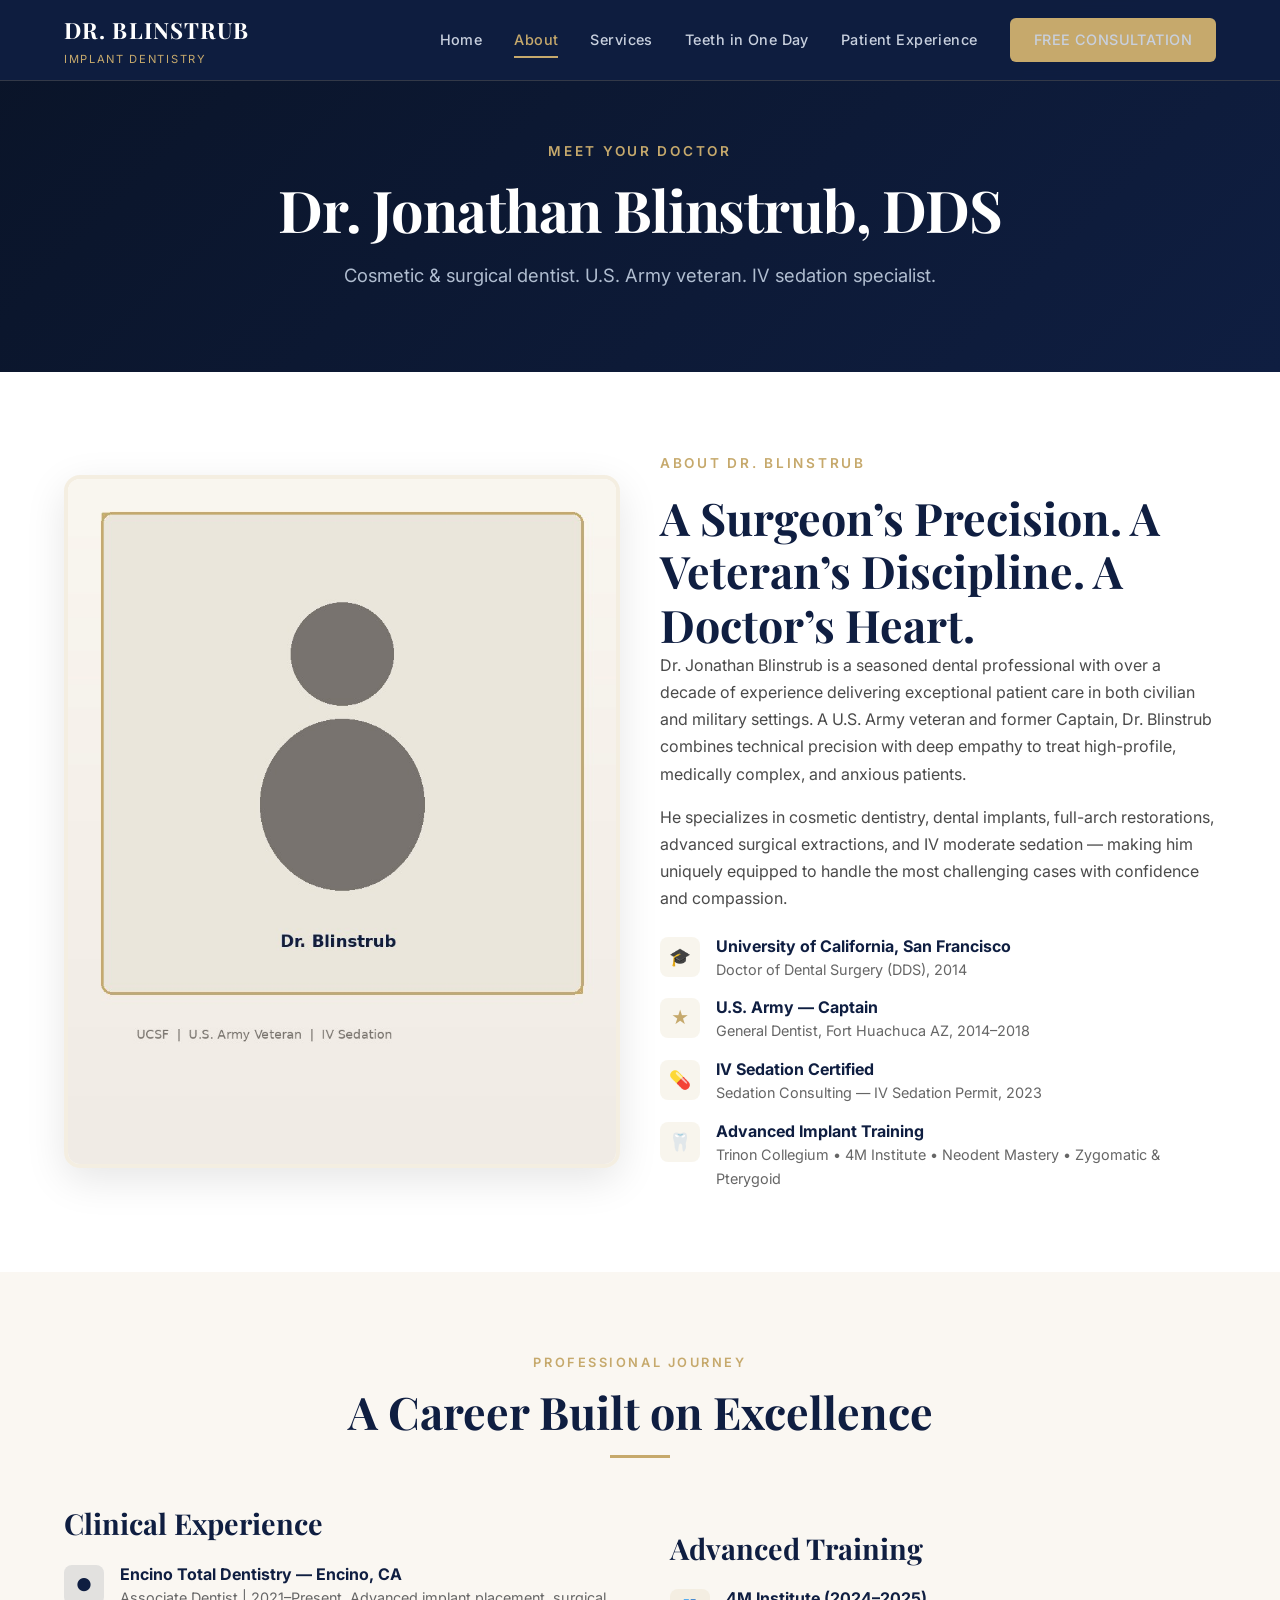
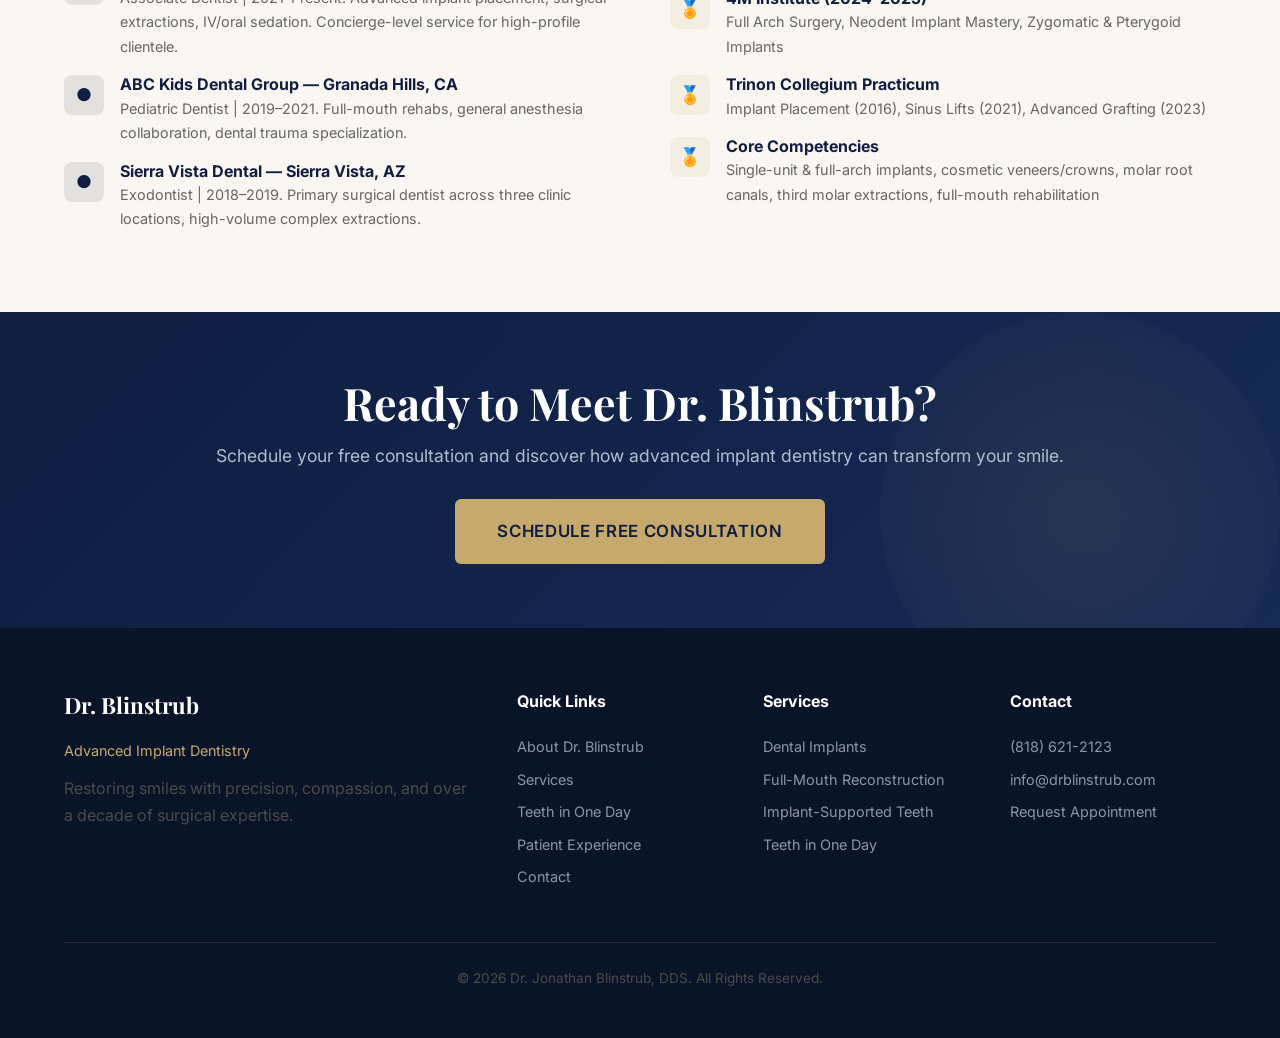
==== pages/about.html @ 4ce96c4e "Initial drblinstrub.com website" ====
<!DOCTYPE html>
<html lang="en">
<head>
  <meta charset="UTF-8">
  <meta name="viewport" content="width=device-width, initial-scale=1.0">
  <title>About Dr. Jonathan Blinstrub | Implant Dentist | UCSF Trained</title>
  <meta name="description" content="Dr. Jonathan Blinstrub, DDS - UCSF graduate, U.S. Army veteran, and IV sedation specialist with over a decade of experience in dental implants and full-mouth reconstruction.">
  <link rel="icon" href="../images/favicon.png" type="image/png">
  <link rel="preconnect" href="https://fonts.googleapis.com">
  <link rel="preconnect" href="https://fonts.gstatic.com" crossorigin>
  <link href="https://fonts.googleapis.com/css2?family=Inter:wght@400;500;600;700&family=Playfair+Display:wght@400;600;700&display=swap" rel="stylesheet">
  <link rel="stylesheet" href="../css/style.css">
</head>
<body>

<!-- NAVIGATION -->
<nav class="navbar">
  <div class="container">
    <a href="../index.html" class="nav-logo">
      <span class="name">DR. BLINSTRUB</span>
      <span class="tagline">Implant Dentistry</span>
    </a>
    <div class="nav-links" id="navLinks">
      <a href="../index.html">Home</a>
      <a href="about.html" class="active">About</a>
      <a href="services.html">Services</a>
      <a href="teeth-in-one-day.html">Teeth in One Day</a>
      <a href="patient-experience.html">Patient Experience</a>
      <a href="contact.html" class="btn btn-gold" style="padding:10px 24px;">Free Consultation</a>
    </div>
    <button class="nav-toggle" onclick="document.getElementById('navLinks').classList.toggle('open')">
      <span></span><span></span><span></span>
    </button>
  </div>
</nav>

<!-- PAGE HERO -->
<section class="page-hero">
  <div class="container">
    <p class="eyebrow">Meet Your Doctor</p>
    <h1>Dr. Jonathan Blinstrub, DDS</h1>
    <p>Cosmetic &amp; surgical dentist. U.S. Army veteran. IV sedation specialist.</p>
  </div>
</section>

<!-- ABOUT CONTENT -->
<section class="section">
  <div class="container grid-2">
    <div class="about-image">
      <img src="../images/about-doctor.jpg" alt="Dr. Jonathan Blinstrub in his dental office">
    </div>
    <div>
      <p class="hero-eyebrow" style="color:#c6a96c;">About Dr. Blinstrub</p>
      <h2>A Surgeon&rsquo;s Precision. A Veteran&rsquo;s Discipline. A Doctor&rsquo;s Heart.</h2>
      <p>Dr. Jonathan Blinstrub is a seasoned dental professional with over a decade of experience delivering exceptional patient care in both civilian and military settings. A U.S. Army veteran and former Captain, Dr. Blinstrub combines technical precision with deep empathy to treat high-profile, medically complex, and anxious patients.</p>
      <p>He specializes in cosmetic dentistry, dental implants, full-arch restorations, advanced surgical extractions, and IV moderate sedation &mdash; making him uniquely equipped to handle the most challenging cases with confidence and compassion.</p>

      <div class="credential-list">
        <div class="credential">
          <div class="credential-icon">&#127891;</div>
          <div>
            <h4>University of California, San Francisco</h4>
            <p>Doctor of Dental Surgery (DDS), 2014</p>
          </div>
        </div>
        <div class="credential">
          <div class="credential-icon">&#9733;</div>
          <div>
            <h4>U.S. Army &mdash; Captain</h4>
            <p>General Dentist, Fort Huachuca AZ, 2014&ndash;2018</p>
          </div>
        </div>
        <div class="credential">
          <div class="credential-icon">&#128138;</div>
          <div>
            <h4>IV Sedation Certified</h4>
            <p>Sedation Consulting &mdash; IV Sedation Permit, 2023</p>
          </div>
        </div>
        <div class="credential">
          <div class="credential-icon">&#129463;</div>
          <div>
            <h4>Advanced Implant Training</h4>
            <p>Trinon Collegium &bull; 4M Institute &bull; Neodent Mastery &bull; Zygomatic &amp; Pterygoid</p>
          </div>
        </div>
      </div>
    </div>
  </div>
</section>

<!-- EXPERIENCE TIMELINE -->
<section class="section section-cream">
  <div class="container">
    <div class="section-header">
      <p class="eyebrow">Professional Journey</p>
      <h2>A Career Built on Excellence</h2>
      <div class="divider"></div>
    </div>
    <div class="grid-2" style="gap:60px;">
      <div>
        <h3 style="margin-bottom:24px;">Clinical Experience</h3>
        <div class="credential-list">
          <div class="credential">
            <div class="credential-icon" style="background:rgba(15,30,65,0.1); color:#0f1e41;">&#9679;</div>
            <div>
              <h4>Encino Total Dentistry &mdash; Encino, CA</h4>
              <p>Associate Dentist | 2021&ndash;Present. Advanced implant placement, surgical extractions, IV/oral sedation. Concierge-level service for high-profile clientele.</p>
            </div>
          </div>
          <div class="credential">
            <div class="credential-icon" style="background:rgba(15,30,65,0.1); color:#0f1e41;">&#9679;</div>
            <div>
              <h4>ABC Kids Dental Group &mdash; Granada Hills, CA</h4>
              <p>Pediatric Dentist | 2019&ndash;2021. Full-mouth rehabs, general anesthesia collaboration, dental trauma specialization.</p>
            </div>
          </div>
          <div class="credential">
            <div class="credential-icon" style="background:rgba(15,30,65,0.1); color:#0f1e41;">&#9679;</div>
            <div>
              <h4>Sierra Vista Dental &mdash; Sierra Vista, AZ</h4>
              <p>Exodontist | 2018&ndash;2019. Primary surgical dentist across three clinic locations, high-volume complex extractions.</p>
            </div>
          </div>
        </div>
      </div>
      <div>
        <h3 style="margin-bottom:24px;">Advanced Training</h3>
        <div class="credential-list">
          <div class="credential">
            <div class="credential-icon">&#127941;</div>
            <div>
              <h4>4M Institute (2024&ndash;2025)</h4>
              <p>Full Arch Surgery, Neodent Implant Mastery, Zygomatic &amp; Pterygoid Implants</p>
            </div>
          </div>
          <div class="credential">
            <div class="credential-icon">&#127941;</div>
            <div>
              <h4>Trinon Collegium Practicum</h4>
              <p>Implant Placement (2016), Sinus Lifts (2021), Advanced Grafting (2023)</p>
            </div>
          </div>
          <div class="credential">
            <div class="credential-icon">&#127941;</div>
            <div>
              <h4>Core Competencies</h4>
              <p>Single-unit &amp; full-arch implants, cosmetic veneers/crowns, molar root canals, third molar extractions, full-mouth rehabilitation</p>
            </div>
          </div>
        </div>
      </div>
    </div>
  </div>
</section>

<!-- CTA -->
<section class="cta-banner">
  <div class="container">
    <h2>Ready to Meet Dr. Blinstrub?</h2>
    <p>Schedule your free consultation and discover how advanced implant dentistry can transform your smile.</p>
    <a href="contact.html" class="btn btn-gold btn-lg">Schedule Free Consultation</a>
  </div>
</section>

<!-- FOOTER -->
<footer class="footer">
  <div class="container">
    <div class="footer-grid">
      <div class="footer-brand">
        <h4 style="font-family:'Playfair Display',serif; font-size:1.4rem;">Dr. Blinstrub</h4>
        <p class="tagline">Advanced Implant Dentistry</p>
        <p>Restoring smiles with precision, compassion, and over a decade of surgical expertise.</p>
      </div>
      <div>
        <h4>Quick Links</h4>
        <div class="footer-links">
          <a href="about.html">About Dr. Blinstrub</a>
          <a href="services.html">Services</a>
          <a href="teeth-in-one-day.html">Teeth in One Day</a>
          <a href="patient-experience.html">Patient Experience</a>
          <a href="contact.html">Contact</a>
        </div>
      </div>
      <div>
        <h4>Services</h4>
        <div class="footer-links">
          <a href="services.html#implant-dentistry">Dental Implants</a>
          <a href="services.html#full-mouth">Full-Mouth Reconstruction</a>
          <a href="services.html#implant-supported">Implant-Supported Teeth</a>
          <a href="teeth-in-one-day.html">Teeth in One Day</a>
        </div>
      </div>
      <div>
        <h4>Contact</h4>
        <div class="footer-links">
          <a href="tel:8186212123">(818) 621-2123</a>
          <a href="mailto:info@drblinstrub.com">info@drblinstrub.com</a>
          <a href="contact.html">Request Appointment</a>
        </div>
      </div>
    </div>
    <div class="footer-bottom">
      <p>&copy; 2026 Dr. Jonathan Blinstrub, DDS. All Rights Reserved.</p>
    </div>
  </div>
</footer>

<div class="sticky-cta">
  <a href="contact.html" class="btn btn-gold">Free Consultation &mdash; (818) 621-2123</a>
</div>

</body>
</html>
---- css/style.css ----
/* ============================================================
   DR. BLINSTRUB IMPLANT DENTISTRY - Main Stylesheet
   Premium dental implant practice | drblinstrub.com
   ============================================================ */

/* === RESET & BASE === */
*, *::before, *::after { box-sizing: border-box; margin: 0; padding: 0; }
html { scroll-behavior: smooth; font-size: 16px; }
body {
  font-family: 'Inter', 'Segoe UI', system-ui, -apple-system, sans-serif;
  color: #2a2a2a;
  line-height: 1.7;
  background: #fff;
  -webkit-font-smoothing: antialiased;
}
img { max-width: 100%; height: auto; display: block; }
a { text-decoration: none; color: inherit; transition: all 0.3s ease; }
ul, ol { list-style: none; }

/* === TYPOGRAPHY === */
h1, h2, h3, h4, h5, h6 {
  font-family: 'Playfair Display', Georgia, 'Times New Roman', serif;
  color: #0f1e41;
  line-height: 1.2;
  font-weight: 700;
}
h1 { font-size: clamp(2.2rem, 5vw, 3.6rem); letter-spacing: -0.02em; }
h2 { font-size: clamp(1.8rem, 3.5vw, 2.8rem); }
h3 { font-size: clamp(1.3rem, 2.5vw, 1.8rem); }
p { margin-bottom: 1rem; color: #4a4a4a; }
.gold-text { color: #c6a96c; }
.navy-text { color: #0f1e41; }

/* === LAYOUT === */
.container { max-width: 1200px; margin: 0 auto; padding: 0 24px; }
.section { padding: 80px 0; }
.section-dark { background: #0f1e41; color: #fff; }
.section-dark p { color: #c8d0de; }
.section-dark h2, .section-dark h3 { color: #fff; }
.section-cream { background: #faf7f2; }
.section-light { background: #f5f8fa; }

/* === GRID === */
.grid-2 { display: grid; grid-template-columns: repeat(2, 1fr); gap: 40px; align-items: center; }
.grid-3 { display: grid; grid-template-columns: repeat(3, 1fr); gap: 30px; }
.grid-4 { display: grid; grid-template-columns: repeat(4, 1fr); gap: 24px; }
@media (max-width: 900px) {
  .grid-2, .grid-3, .grid-4 { grid-template-columns: 1fr; }
}

/* === NAVIGATION === */
.navbar {
  position: fixed; top: 0; left: 0; right: 0; z-index: 1000;
  background: rgba(15, 30, 65, 0.97);
  backdrop-filter: blur(12px);
  border-bottom: 1px solid rgba(198, 169, 108, 0.2);
  transition: all 0.3s ease;
}
.navbar .container {
  display: flex; align-items: center; justify-content: space-between;
  height: 80px;
}
.nav-logo {
  display: flex; flex-direction: column;
}
.nav-logo .name {
  font-family: 'Playfair Display', serif;
  font-size: 1.4rem; color: #fff; font-weight: 700;
  letter-spacing: 0.05em;
}
.nav-logo .tagline {
  font-size: 0.7rem; color: #c6a96c;
  letter-spacing: 0.15em; text-transform: uppercase;
}
.nav-links { display: flex; gap: 32px; align-items: center; }
.nav-links a {
  color: #c8d0de; font-size: 0.9rem;
  font-weight: 500; letter-spacing: 0.03em;
  position: relative; padding: 4px 0;
}
.nav-links a::after {
  content: ''; position: absolute; bottom: -2px; left: 0;
  width: 0; height: 2px; background: #c6a96c;
  transition: width 0.3s ease;
}
.nav-links a:hover { color: #fff; }
.nav-links a:hover::after { width: 100%; }
.nav-links a.active { color: #c6a96c; }
.nav-links a.active::after { width: 100%; }

/* Mobile nav */
.nav-toggle { display: none; background: none; border: none; cursor: pointer; padding: 8px; }
.nav-toggle span {
  display: block; width: 24px; height: 2px;
  background: #fff; margin: 5px 0; transition: 0.3s;
}
@media (max-width: 900px) {
  .nav-toggle { display: block; }
  .nav-links {
    position: fixed; top: 80px; left: 0; right: 0;
    background: rgba(15, 30, 65, 0.98);
    flex-direction: column; padding: 24px;
    gap: 16px; display: none;
  }
  .nav-links.open { display: flex; }
}

/* === BUTTONS === */
.btn {
  display: inline-flex; align-items: center; justify-content: center;
  padding: 14px 32px; border-radius: 6px;
  font-weight: 600; font-size: 0.95rem;
  letter-spacing: 0.04em; text-transform: uppercase;
  transition: all 0.3s ease; border: none; cursor: pointer;
}
.btn-gold {
  background: #c6a96c; color: #0f1e41;
}
.btn-gold:hover { background: #d4b97e; transform: translateY(-2px); box-shadow: 0 8px 24px rgba(198,169,108,0.35); }
.btn-outline {
  background: transparent; color: #c6a96c;
  border: 2px solid #c6a96c;
}
.btn-outline:hover { background: #c6a96c; color: #0f1e41; }
.btn-white { background: #fff; color: #0f1e41; }
.btn-white:hover { background: #f5f5f5; transform: translateY(-2px); box-shadow: 0 8px 24px rgba(0,0,0,0.12); }
.btn-navy { background: #0f1e41; color: #fff; }
.btn-navy:hover { background: #162a55; transform: translateY(-2px); }
.btn-lg { padding: 18px 42px; font-size: 1.05rem; }

/* === HERO === */
.hero {
  position: relative; min-height: 90vh;
  display: flex; align-items: center;
  background: linear-gradient(135deg, #0a1428 0%, #0f1e41 40%, #162a55 100%);
  overflow: hidden; padding-top: 80px;
}
.hero::before {
  content: ''; position: absolute; top: 0; left: 0; right: 0; bottom: 0;
  background: radial-gradient(ellipse at 70% 50%, rgba(198,169,108,0.08) 0%, transparent 60%);
}
.hero::after {
  content: ''; position: absolute; bottom: 0; left: 0; right: 0;
  height: 120px;
  background: linear-gradient(to top, rgba(255,255,255,1), transparent);
}
.hero-content { position: relative; z-index: 2; max-width: 600px; }
.hero-eyebrow {
  font-size: 0.85rem; color: #c6a96c;
  letter-spacing: 0.2em; text-transform: uppercase;
  margin-bottom: 16px; font-weight: 600;
}
.hero h1 { color: #fff; margin-bottom: 20px; }
.hero h1 span { color: #c6a96c; display: block; }
.hero p { color: #b0bdd0; font-size: 1.15rem; margin-bottom: 32px; line-height: 1.8; }
.hero-ctas { display: flex; gap: 16px; flex-wrap: wrap; }
.hero-image {
  position: relative; z-index: 2;
}
.hero-image img {
  border-radius: 16px;
  box-shadow: 0 20px 60px rgba(0,0,0,0.4);
  border: 3px solid rgba(198,169,108,0.3);
}
.hero-badge {
  position: absolute; bottom: -20px; right: -20px;
  background: #c6a96c; color: #0f1e41;
  padding: 16px 24px; border-radius: 12px;
  text-align: center; font-weight: 700;
  box-shadow: 0 8px 24px rgba(198,169,108,0.4);
}
.hero-badge .number { font-size: 1.8rem; display: block; line-height: 1; }
.hero-badge .label { font-size: 0.7rem; text-transform: uppercase; letter-spacing: 0.1em; }

/* === TRUST BAR === */
.trust-bar {
  background: #fff; padding: 32px 0;
  border-bottom: 1px solid #eee;
  position: relative; z-index: 3;
}
.trust-items {
  display: flex; justify-content: center; gap: 48px;
  flex-wrap: wrap; align-items: center;
}
.trust-item {
  display: flex; align-items: center; gap: 12px;
  color: #0f1e41; font-weight: 600; font-size: 0.95rem;
}
.trust-icon {
  width: 44px; height: 44px; border-radius: 50%;
  background: rgba(198,169,108,0.12);
  display: flex; align-items: center; justify-content: center;
  color: #c6a96c; font-size: 1.2rem;
}

/* === SECTION HEADERS === */
.section-header {
  text-align: center; max-width: 700px;
  margin: 0 auto 48px;
}
.section-header .eyebrow {
  font-size: 0.8rem; color: #c6a96c;
  letter-spacing: 0.2em; text-transform: uppercase;
  font-weight: 600; margin-bottom: 12px;
}
.section-header h2 { margin-bottom: 16px; }
.section-header p { font-size: 1.05rem; color: #6a6a6a; }
.section-header .divider {
  width: 60px; height: 3px; background: #c6a96c;
  margin: 16px auto 0;
}

/* === SERVICE CARDS === */
.service-card {
  background: #fff; border-radius: 16px;
  padding: 40px 32px; text-align: center;
  box-shadow: 0 4px 20px rgba(0,0,0,0.06);
  border: 1px solid #f0ede8;
  transition: all 0.4s ease;
  position: relative; overflow: hidden;
}
.service-card::before {
  content: ''; position: absolute; top: 0; left: 0; right: 0;
  height: 4px; background: #c6a96c;
  transform: scaleX(0); transition: transform 0.4s ease;
}
.service-card:hover { transform: translateY(-8px); box-shadow: 0 12px 40px rgba(0,0,0,0.1); }
.service-card:hover::before { transform: scaleX(1); }
.service-icon {
  width: 80px; height: 80px; border-radius: 50%;
  background: linear-gradient(135deg, #faf7f2, #f0ede8);
  display: flex; align-items: center; justify-content: center;
  margin: 0 auto 24px; font-size: 2rem; color: #c6a96c;
}
.service-card h3 { margin-bottom: 12px; font-size: 1.3rem; }
.service-card p { font-size: 0.95rem; color: #666; margin-bottom: 20px; }
.service-card .learn-more {
  color: #c6a96c; font-weight: 600; font-size: 0.9rem;
  letter-spacing: 0.05em;
}
.service-card .learn-more:hover { color: #0f1e41; }

/* === STEPS / PROCESS === */
.steps { display: grid; grid-template-columns: repeat(4, 1fr); gap: 32px; }
.step {
  text-align: center; position: relative;
  padding: 20px;
}
.step-number {
  width: 64px; height: 64px; border-radius: 50%;
  background: linear-gradient(135deg, #c6a96c, #d4b97e);
  color: #0f1e41; font-size: 1.5rem; font-weight: 700;
  display: flex; align-items: center; justify-content: center;
  margin: 0 auto 20px;
  box-shadow: 0 4px 16px rgba(198,169,108,0.3);
}
.step h4 { color: #0f1e41; margin-bottom: 8px; font-family: 'Inter', sans-serif; font-weight: 700; }
.step p { font-size: 0.9rem; color: #666; }
@media (max-width: 900px) {
  .steps { grid-template-columns: repeat(2, 1fr); }
}
@media (max-width: 600px) {
  .steps { grid-template-columns: 1fr; }
}

/* === TESTIMONIALS === */
.testimonial-card {
  background: #fff; border-radius: 16px;
  padding: 36px; box-shadow: 0 4px 20px rgba(0,0,0,0.06);
  border: 1px solid #f0ede8;
  position: relative;
}
.testimonial-card::before {
  content: '\201C'; position: absolute; top: 12px; left: 24px;
  font-size: 4rem; color: #c6a96c; opacity: 0.3;
  font-family: Georgia, serif; line-height: 1;
}
.testimonial-text {
  font-style: italic; color: #4a4a4a;
  font-size: 1.05rem; line-height: 1.8;
  margin-bottom: 20px; padding-top: 20px;
}
.testimonial-author {
  display: flex; align-items: center; gap: 12px;
}
.testimonial-avatar {
  width: 48px; height: 48px; border-radius: 50%;
  background: linear-gradient(135deg, #c6a96c, #d4b97e);
  display: flex; align-items: center; justify-content: center;
  color: #fff; font-weight: 700; font-size: 1.1rem;
}
.testimonial-name { font-weight: 700; color: #0f1e41; }
.testimonial-detail { font-size: 0.85rem; color: #888; }
.stars { color: #c6a96c; letter-spacing: 2px; margin-bottom: 4px; }

/* === BEFORE/AFTER === */
.ba-gallery { display: grid; grid-template-columns: repeat(2, 1fr); gap: 24px; }
.ba-item {
  border-radius: 16px; overflow: hidden;
  box-shadow: 0 4px 20px rgba(0,0,0,0.08);
}
.ba-item img { width: 100%; }
.ba-labels {
  display: flex; justify-content: space-between;
  padding: 12px 20px; background: #0f1e41;
}
.ba-labels span {
  font-weight: 600; font-size: 0.85rem;
  letter-spacing: 0.08em; text-transform: uppercase;
}
.ba-labels .before { color: #888; }
.ba-labels .after { color: #c6a96c; }

/* === FINANCING === */
.financing-cards { display: grid; grid-template-columns: repeat(3, 1fr); gap: 24px; }
.financing-card {
  background: #fff; border-radius: 16px;
  padding: 32px; text-align: center;
  box-shadow: 0 4px 16px rgba(0,0,0,0.05);
  border: 1px solid #f0ede8;
}
.financing-icon {
  width: 64px; height: 64px; border-radius: 50%;
  background: #faf7f2; color: #c6a96c;
  display: flex; align-items: center; justify-content: center;
  margin: 0 auto 16px; font-size: 1.5rem;
}
.financing-card h4 { color: #0f1e41; margin-bottom: 8px; font-family: 'Inter', sans-serif; }
.financing-card p { font-size: 0.9rem; color: #666; }
@media (max-width: 768px) { .financing-cards { grid-template-columns: 1fr; } }

/* === CONTACT FORM === */
.contact-form {
  max-width: 560px;
}
.form-group { margin-bottom: 20px; }
.form-group label {
  display: block; margin-bottom: 6px;
  font-weight: 600; font-size: 0.9rem; color: #0f1e41;
}
.form-group input, .form-group textarea, .form-group select {
  width: 100%; padding: 14px 18px;
  border: 2px solid #e8e5e0;
  border-radius: 8px; font-size: 1rem;
  font-family: inherit; transition: border-color 0.3s;
  background: #faf9f7;
}
.form-group input:focus, .form-group textarea:focus {
  border-color: #c6a96c; outline: none;
  background: #fff;
}
.form-group textarea { min-height: 120px; resize: vertical; }

/* === FOOTER === */
.footer {
  background: #0a1428; color: #8a96a8;
  padding: 64px 0 32px;
}
.footer-grid {
  display: grid; grid-template-columns: 2fr 1fr 1fr 1fr;
  gap: 40px; margin-bottom: 48px;
}
.footer h4 {
  color: #fff; font-family: 'Inter', sans-serif;
  font-size: 1rem; margin-bottom: 20px;
  font-weight: 700;
}
.footer-brand .tagline {
  font-size: 0.9rem; color: #c6a96c;
  margin-bottom: 12px;
}
.footer-links a {
  display: block; padding: 4px 0;
  color: #8a96a8; font-size: 0.9rem;
}
.footer-links a:hover { color: #c6a96c; }
.footer-bottom {
  border-top: 1px solid rgba(198,169,108,0.15);
  padding-top: 24px; text-align: center;
  font-size: 0.85rem;
}
@media (max-width: 768px) {
  .footer-grid { grid-template-columns: 1fr 1fr; }
}

/* === CTA BANNER === */
.cta-banner {
  background: linear-gradient(135deg, #0f1e41, #162a55);
  padding: 64px 0; text-align: center;
  position: relative; overflow: hidden;
}
.cta-banner::before {
  content: ''; position: absolute; top: 0; right: 0;
  width: 400px; height: 400px;
  background: radial-gradient(circle, rgba(198,169,108,0.1), transparent);
  border-radius: 50%;
}
.cta-banner h2 { color: #fff; margin-bottom: 12px; }
.cta-banner p { color: #b0bdd0; margin-bottom: 28px; font-size: 1.1rem; }

/* === ABOUT PAGE === */
.about-image {
  border-radius: 16px; overflow: hidden;
  box-shadow: 0 12px 40px rgba(0,0,0,0.1);
  border: 4px solid rgba(198,169,108,0.2);
}
.credential-list { display: flex; flex-direction: column; gap: 16px; margin-top: 24px; }
.credential {
  display: flex; gap: 16px; align-items: flex-start;
}
.credential-icon {
  width: 40px; height: 40px; border-radius: 8px;
  background: rgba(198,169,108,0.12);
  display: flex; align-items: center; justify-content: center;
  color: #c6a96c; font-size: 1.1rem; flex-shrink: 0;
}
.credential h4 { font-family: 'Inter', sans-serif; font-weight: 700; color: #0f1e41; margin-bottom: 2px; }
.credential p { font-size: 0.9rem; color: #666; margin: 0; }

/* === PAGE HERO (Inner pages) === */
.page-hero {
  background: linear-gradient(135deg, #0a1428, #0f1e41);
  padding: 140px 0 80px; text-align: center;
}
.page-hero h1 { color: #fff; margin-bottom: 16px; }
.page-hero p { color: #b0bdd0; font-size: 1.15rem; max-width: 600px; margin: 0 auto; }
.page-hero .eyebrow {
  color: #c6a96c; font-size: 0.85rem;
  letter-spacing: 0.2em; text-transform: uppercase;
  margin-bottom: 12px; font-weight: 600;
}

/* === CANDIDATE CHECKLIST === */
.checklist { display: flex; flex-direction: column; gap: 12px; }
.checklist-item {
  display: flex; gap: 12px; align-items: center;
  padding: 12px 16px; background: #faf7f2;
  border-radius: 10px; border-left: 3px solid #c6a96c;
}
.check-icon {
  color: #c6a96c; font-size: 1.1rem; flex-shrink: 0;
}

/* === PHILOSOPHY VALUES === */
.values-grid { display: grid; grid-template-columns: repeat(4, 1fr); gap: 24px; }
.value-card {
  text-align: center; padding: 32px 20px;
  background: #fff; border-radius: 16px;
  box-shadow: 0 2px 12px rgba(0,0,0,0.04);
  border: 1px solid #f0ede8;
}
.value-icon {
  width: 60px; height: 60px; border-radius: 50%;
  background: linear-gradient(135deg, rgba(198,169,108,0.15), rgba(198,169,108,0.05));
  display: flex; align-items: center; justify-content: center;
  margin: 0 auto 16px; font-size: 1.5rem; color: #c6a96c;
}
.value-card h4 { font-family: 'Inter', sans-serif; color: #0f1e41; margin-bottom: 8px; }
.value-card p { font-size: 0.9rem; color: #666; margin: 0; }
@media (max-width: 768px) { .values-grid { grid-template-columns: repeat(2, 1fr); } }

/* === STICKY CTA (mobile) === */
.sticky-cta {
  display: none; position: fixed; bottom: 0; left: 0; right: 0;
  z-index: 999; padding: 12px 16px;
  background: rgba(15, 30, 65, 0.97);
  backdrop-filter: blur(8px);
  border-top: 2px solid #c6a96c;
}
.sticky-cta .btn { width: 100%; }
@media (max-width: 768px) {
  .sticky-cta { display: block; }
  body { padding-bottom: 70px; }
}

/* === ANIMATIONS === */
@keyframes fadeInUp {
  from { opacity: 0; transform: translateY(30px); }
  to { opacity: 1; transform: translateY(0); }
}
.animate { animation: fadeInUp 0.6s ease forwards; }
.delay-1 { animation-delay: 0.1s; }
.delay-2 { animation-delay: 0.2s; }
.delay-3 { animation-delay: 0.3s; }

/* === UTILITIES === */
.text-center { text-align: center; }
.mt-2 { margin-top: 16px; }
.mt-4 { margin-top: 32px; }
.mt-6 { margin-top: 48px; }
.mb-2 { margin-bottom: 16px; }
.mb-4 { margin-bottom: 32px; }
.gap-sm { gap: 12px; }
.flex { display: flex; }
.items-center { align-items: center; }
.justify-between { justify-content: space-between; }
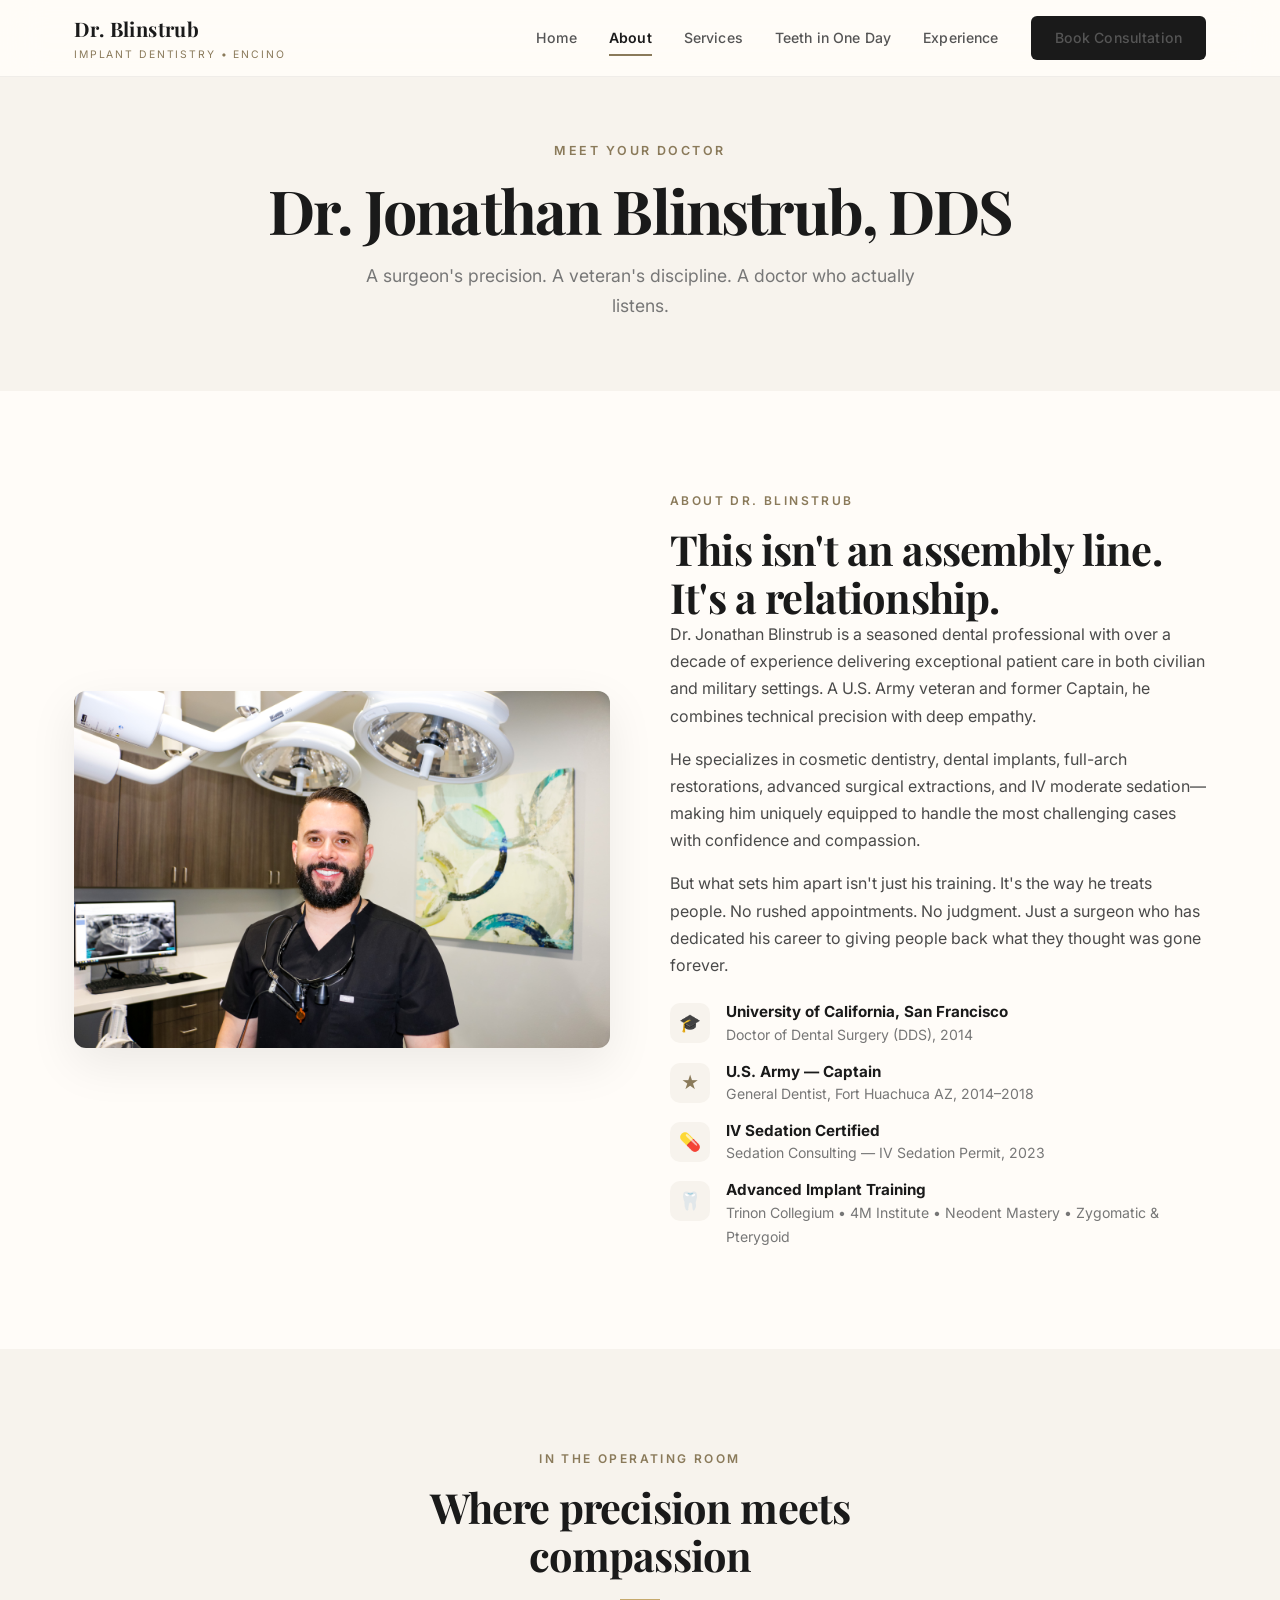
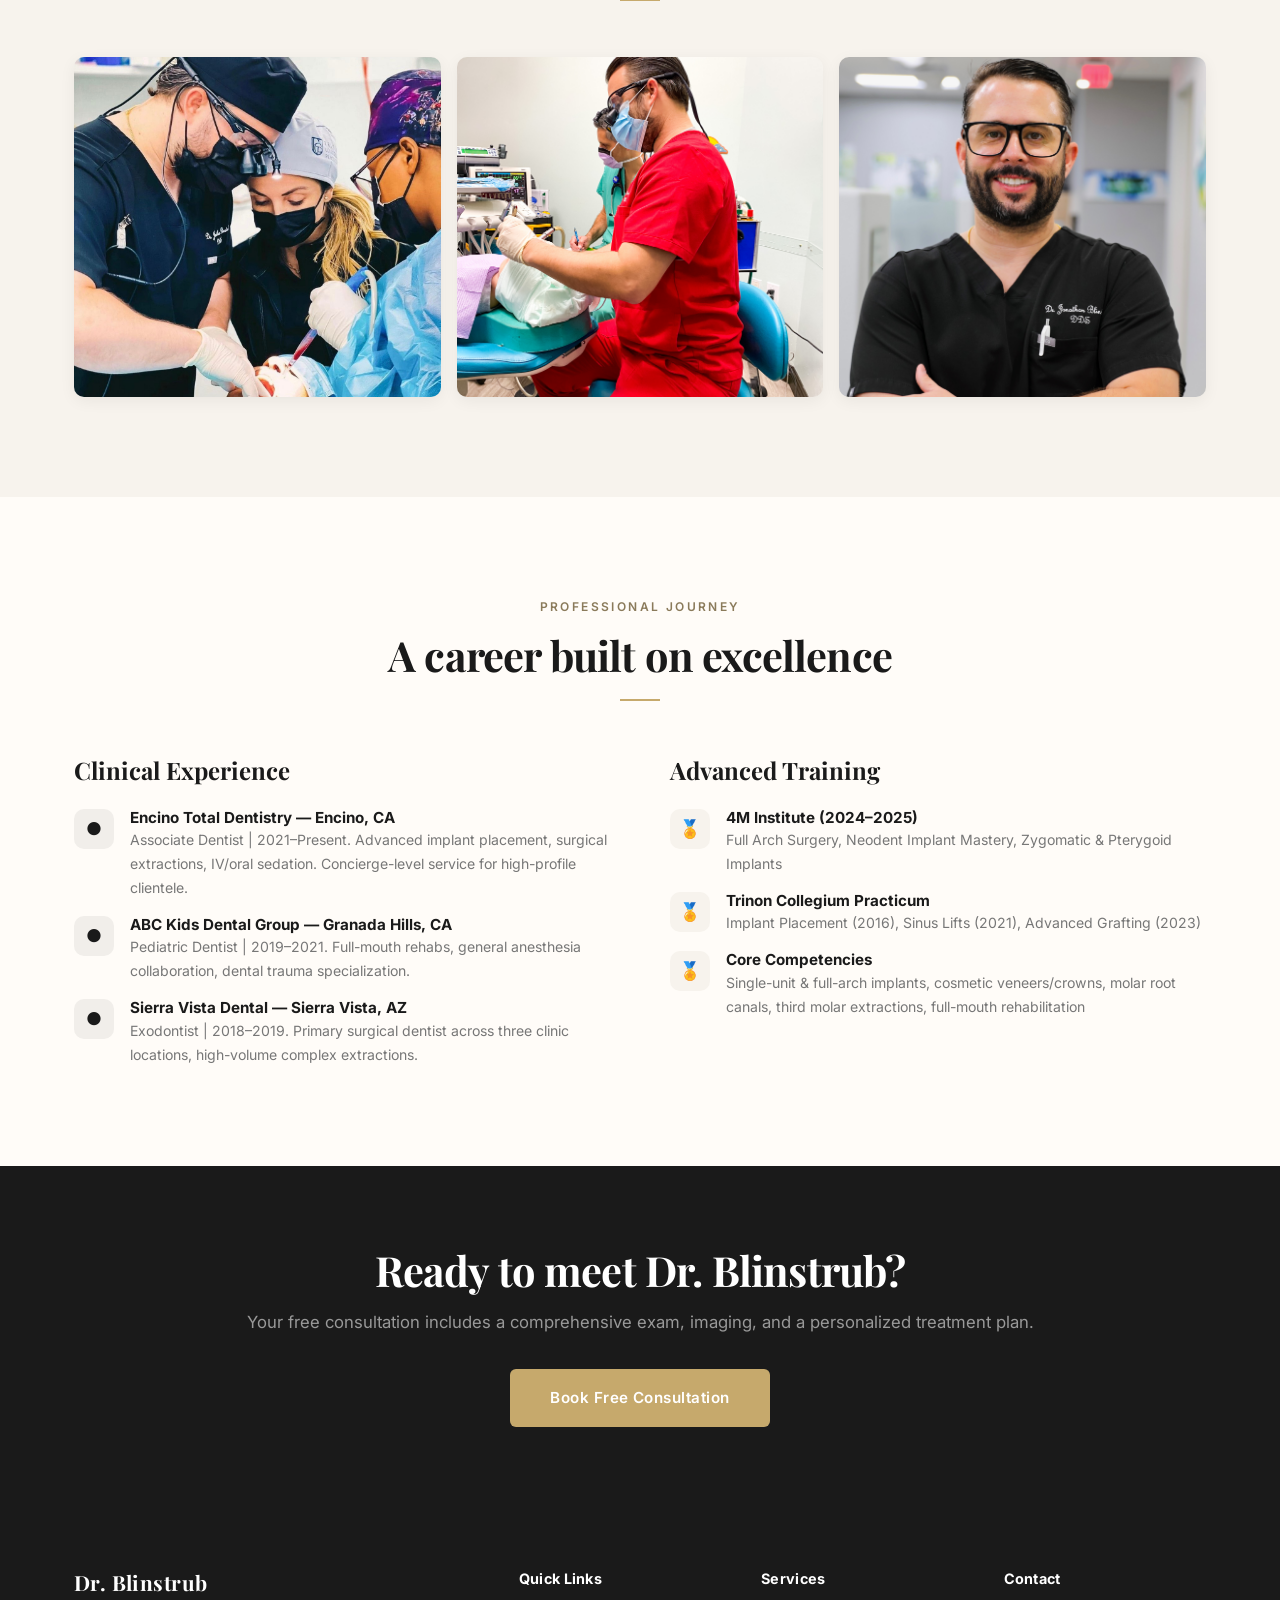
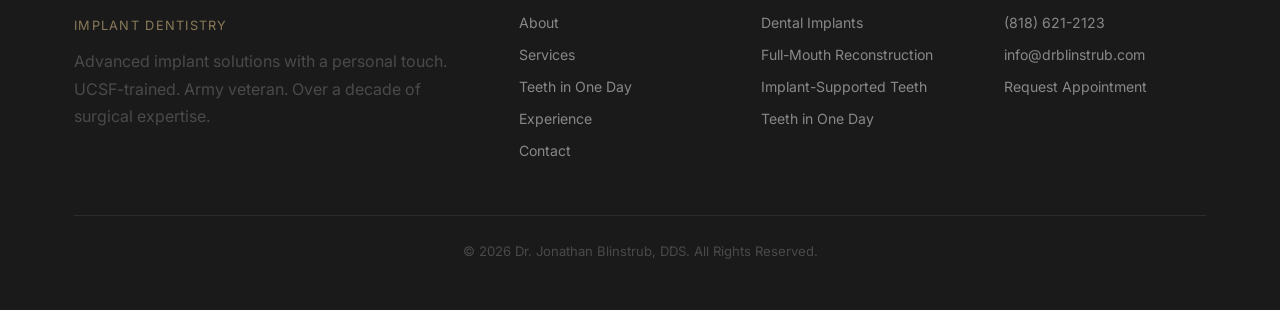
==== commit b29ba0f5: "Complete redesign: warm, personal, conversion-focused with real photos - Replaced dark luxury theme " ====
--- a/pages/about.html
+++ b/pages/about.html
@@ -3,30 +3,29 @@
 <head>
   <meta charset="UTF-8">
   <meta name="viewport" content="width=device-width, initial-scale=1.0">
-  <title>About Dr. Jonathan Blinstrub | Implant Dentist | UCSF Trained</title>
-  <meta name="description" content="Dr. Jonathan Blinstrub, DDS - UCSF graduate, U.S. Army veteran, and IV sedation specialist with over a decade of experience in dental implants and full-mouth reconstruction.">
+  <title>About Dr. Jonathan Blinstrub | UCSF-Trained Implant Dentist | Encino, CA</title>
+  <meta name="description" content="Dr. Jonathan Blinstrub, DDS - UCSF graduate, U.S. Army veteran, and IV sedation specialist with over a decade of experience in dental implants and full-mouth reconstruction in Encino, CA.">
   <link rel="icon" href="../images/favicon.png" type="image/png">
   <link rel="preconnect" href="https://fonts.googleapis.com">
   <link rel="preconnect" href="https://fonts.gstatic.com" crossorigin>
-  <link href="https://fonts.googleapis.com/css2?family=Inter:wght@400;500;600;700&family=Playfair+Display:wght@400;600;700&display=swap" rel="stylesheet">
+  <link href="https://fonts.googleapis.com/css2?family=Inter:wght@400;500;600;700&family=Playfair+Display:ital,wght@0,400;0,600;0,700;1,400;1,600&display=swap" rel="stylesheet">
   <link rel="stylesheet" href="../css/style.css">
 </head>
 <body>
 
-<!-- NAVIGATION -->
 <nav class="navbar">
   <div class="container">
     <a href="../index.html" class="nav-logo">
-      <span class="name">DR. BLINSTRUB</span>
-      <span class="tagline">Implant Dentistry</span>
+      <span class="name">Dr. Blinstrub</span>
+      <span class="tagline">Implant Dentistry &bull; Encino</span>
     </a>
     <div class="nav-links" id="navLinks">
       <a href="../index.html">Home</a>
       <a href="about.html" class="active">About</a>
       <a href="services.html">Services</a>
       <a href="teeth-in-one-day.html">Teeth in One Day</a>
-      <a href="patient-experience.html">Patient Experience</a>
-      <a href="contact.html" class="btn btn-gold" style="padding:10px 24px;">Free Consultation</a>
+      <a href="patient-experience.html">Experience</a>
+      <a href="contact.html" class="btn btn-gold" style="padding:10px 24px;">Book Consultation</a>
     </div>
     <button class="nav-toggle" onclick="document.getElementById('navLinks').classList.toggle('open')">
       <span></span><span></span><span></span>
@@ -34,26 +33,25 @@
   </div>
 </nav>
 
-<!-- PAGE HERO -->
 <section class="page-hero">
   <div class="container">
     <p class="eyebrow">Meet Your Doctor</p>
     <h1>Dr. Jonathan Blinstrub, DDS</h1>
-    <p>Cosmetic &amp; surgical dentist. U.S. Army veteran. IV sedation specialist.</p>
-  </div>
-</section>
-
-<!-- ABOUT CONTENT -->
+    <p>A surgeon's precision. A veteran's discipline. A doctor who actually listens.</p>
+  </div>
+</section>
+
 <section class="section">
   <div class="container grid-2">
     <div class="about-image">
-      <img src="../images/about-doctor.jpg" alt="Dr. Jonathan Blinstrub in his dental office">
+      <img src="../images/dr-office-smile.jpg" alt="Dr. Jonathan Blinstrub in his Encino dental office">
     </div>
     <div>
-      <p class="hero-eyebrow" style="color:#c6a96c;">About Dr. Blinstrub</p>
-      <h2>A Surgeon&rsquo;s Precision. A Veteran&rsquo;s Discipline. A Doctor&rsquo;s Heart.</h2>
-      <p>Dr. Jonathan Blinstrub is a seasoned dental professional with over a decade of experience delivering exceptional patient care in both civilian and military settings. A U.S. Army veteran and former Captain, Dr. Blinstrub combines technical precision with deep empathy to treat high-profile, medically complex, and anxious patients.</p>
-      <p>He specializes in cosmetic dentistry, dental implants, full-arch restorations, advanced surgical extractions, and IV moderate sedation &mdash; making him uniquely equipped to handle the most challenging cases with confidence and compassion.</p>
+      <p class="eyebrow">About Dr. Blinstrub</p>
+      <h2>This isn't an assembly line. It's a relationship.</h2>
+      <p>Dr. Jonathan Blinstrub is a seasoned dental professional with over a decade of experience delivering exceptional patient care in both civilian and military settings. A U.S. Army veteran and former Captain, he combines technical precision with deep empathy.</p>
+      <p>He specializes in cosmetic dentistry, dental implants, full-arch restorations, advanced surgical extractions, and IV moderate sedation&mdash;making him uniquely equipped to handle the most challenging cases with confidence and compassion.</p>
+      <p>But what sets him apart isn't just his training. It's the way he treats people. No rushed appointments. No judgment. Just a surgeon who has dedicated his career to giving people back what they thought was gone forever.</p>
 
       <div class="credential-list">
         <div class="credential">
@@ -89,34 +87,50 @@
   </div>
 </section>
 
+<!-- IN ACTION -->
+<section class="section section-warm">
+  <div class="container">
+    <div class="section-header">
+      <p class="eyebrow">In the Operating Room</p>
+      <h2>Where precision meets compassion</h2>
+      <div class="divider"></div>
+    </div>
+    <div class="photo-grid">
+      <img src="../images/dr-surgery-team.jpg" alt="Dr. Blinstrub performing surgery with his team" style="height:340px;">
+      <img src="../images/dr-surgery-solo.jpg" alt="Dr. Blinstrub performing implant procedure" style="height:340px;">
+      <img src="../images/dr-portrait-scrubs.jpg" alt="Dr. Blinstrub portrait" style="height:340px;">
+    </div>
+  </div>
+</section>
+
 <!-- EXPERIENCE TIMELINE -->
-<section class="section section-cream">
+<section class="section">
   <div class="container">
     <div class="section-header">
       <p class="eyebrow">Professional Journey</p>
-      <h2>A Career Built on Excellence</h2>
+      <h2>A career built on excellence</h2>
       <div class="divider"></div>
     </div>
-    <div class="grid-2" style="gap:60px;">
+    <div class="grid-2" style="gap:60px; align-items:start;">
       <div>
         <h3 style="margin-bottom:24px;">Clinical Experience</h3>
         <div class="credential-list">
           <div class="credential">
-            <div class="credential-icon" style="background:rgba(15,30,65,0.1); color:#0f1e41;">&#9679;</div>
+            <div class="credential-icon" style="background:rgba(26,26,26,0.06); color:#1a1a1a;">&#9679;</div>
             <div>
               <h4>Encino Total Dentistry &mdash; Encino, CA</h4>
               <p>Associate Dentist | 2021&ndash;Present. Advanced implant placement, surgical extractions, IV/oral sedation. Concierge-level service for high-profile clientele.</p>
             </div>
           </div>
           <div class="credential">
-            <div class="credential-icon" style="background:rgba(15,30,65,0.1); color:#0f1e41;">&#9679;</div>
+            <div class="credential-icon" style="background:rgba(26,26,26,0.06); color:#1a1a1a;">&#9679;</div>
             <div>
               <h4>ABC Kids Dental Group &mdash; Granada Hills, CA</h4>
               <p>Pediatric Dentist | 2019&ndash;2021. Full-mouth rehabs, general anesthesia collaboration, dental trauma specialization.</p>
             </div>
           </div>
           <div class="credential">
-            <div class="credential-icon" style="background:rgba(15,30,65,0.1); color:#0f1e41;">&#9679;</div>
+            <div class="credential-icon" style="background:rgba(26,26,26,0.06); color:#1a1a1a;">&#9679;</div>
             <div>
               <h4>Sierra Vista Dental &mdash; Sierra Vista, AZ</h4>
               <p>Exodontist | 2018&ndash;2019. Primary surgical dentist across three clinic locations, high-volume complex extractions.</p>
@@ -154,31 +168,29 @@
   </div>
 </section>
 
-<!-- CTA -->
 <section class="cta-banner">
   <div class="container">
-    <h2>Ready to Meet Dr. Blinstrub?</h2>
-    <p>Schedule your free consultation and discover how advanced implant dentistry can transform your smile.</p>
-    <a href="contact.html" class="btn btn-gold btn-lg">Schedule Free Consultation</a>
-  </div>
-</section>
-
-<!-- FOOTER -->
+    <h2>Ready to meet Dr. Blinstrub?</h2>
+    <p>Your free consultation includes a comprehensive exam, imaging, and a personalized treatment plan.</p>
+    <a href="contact.html" class="btn btn-warm btn-lg">Book Free Consultation</a>
+  </div>
+</section>
+
 <footer class="footer">
   <div class="container">
     <div class="footer-grid">
       <div class="footer-brand">
-        <h4 style="font-family:'Playfair Display',serif; font-size:1.4rem;">Dr. Blinstrub</h4>
-        <p class="tagline">Advanced Implant Dentistry</p>
-        <p>Restoring smiles with precision, compassion, and over a decade of surgical expertise.</p>
+        <h4 style="font-family:'Playfair Display',serif; font-size:1.3rem;">Dr. Blinstrub</h4>
+        <p class="tagline">Implant Dentistry</p>
+        <p>Advanced implant solutions with a personal touch. UCSF-trained. Army veteran. Over a decade of surgical expertise.</p>
       </div>
       <div>
         <h4>Quick Links</h4>
         <div class="footer-links">
-          <a href="about.html">About Dr. Blinstrub</a>
+          <a href="about.html">About</a>
           <a href="services.html">Services</a>
           <a href="teeth-in-one-day.html">Teeth in One Day</a>
-          <a href="patient-experience.html">Patient Experience</a>
+          <a href="patient-experience.html">Experience</a>
           <a href="contact.html">Contact</a>
         </div>
       </div>
@@ -207,7 +219,7 @@
 </footer>
 
 <div class="sticky-cta">
-  <a href="contact.html" class="btn btn-gold">Free Consultation &mdash; (818) 621-2123</a>
+  <a href="contact.html" class="btn btn-warm" style="width:100%;">Book Consultation &mdash; (818) 621-2123</a>
 </div>
 
 </body>
--- a/css/style.css
+++ b/css/style.css
@@ -1,6 +1,6 @@
 /* ============================================================
-   DR. BLINSTRUB IMPLANT DENTISTRY - Main Stylesheet
-   Premium dental implant practice | drblinstrub.com
+   DR. BLINSTRUB — Premium Implant Dentistry
+   Warm, personal, conversion-focused design
    ============================================================ */
 
 /* === RESET & BASE === */
@@ -8,9 +8,9 @@
 html { scroll-behavior: smooth; font-size: 16px; }
 body {
   font-family: 'Inter', 'Segoe UI', system-ui, -apple-system, sans-serif;
-  color: #2a2a2a;
+  color: #1a1a1a;
   line-height: 1.7;
-  background: #fff;
+  background: #fffcf8;
   -webkit-font-smoothing: antialiased;
 }
 img { max-width: 100%; height: auto; display: block; }
@@ -19,88 +19,87 @@
 
 /* === TYPOGRAPHY === */
 h1, h2, h3, h4, h5, h6 {
-  font-family: 'Playfair Display', Georgia, 'Times New Roman', serif;
-  color: #0f1e41;
-  line-height: 1.2;
+  font-family: 'Playfair Display', Georgia, serif;
+  color: #1a1a1a;
+  line-height: 1.15;
   font-weight: 700;
 }
-h1 { font-size: clamp(2.2rem, 5vw, 3.6rem); letter-spacing: -0.02em; }
-h2 { font-size: clamp(1.8rem, 3.5vw, 2.8rem); }
-h3 { font-size: clamp(1.3rem, 2.5vw, 1.8rem); }
+h1 { font-size: clamp(2.4rem, 5vw, 3.8rem); letter-spacing: -0.03em; }
+h2 { font-size: clamp(1.8rem, 3.5vw, 2.6rem); letter-spacing: -0.02em; }
+h3 { font-size: clamp(1.2rem, 2vw, 1.5rem); }
 p { margin-bottom: 1rem; color: #4a4a4a; }
-.gold-text { color: #c6a96c; }
-.navy-text { color: #0f1e41; }
 
 /* === LAYOUT === */
-.container { max-width: 1200px; margin: 0 auto; padding: 0 24px; }
-.section { padding: 80px 0; }
-.section-dark { background: #0f1e41; color: #fff; }
-.section-dark p { color: #c8d0de; }
-.section-dark h2, .section-dark h3 { color: #fff; }
-.section-cream { background: #faf7f2; }
-.section-light { background: #f5f8fa; }
+.container { max-width: 1180px; margin: 0 auto; padding: 0 24px; }
+.container-narrow { max-width: 800px; margin: 0 auto; padding: 0 24px; }
+.section { padding: 100px 0; }
+.section-warm { background: #f7f3ed; }
+.section-dark { background: #1a1a1a; color: #fff; }
+.section-dark p { color: #b0b0b0; }
+.section-dark h2, .section-dark h3, .section-dark h4 { color: #fff; }
+.section-cream { background: #faf6f0; }
 
 /* === GRID === */
-.grid-2 { display: grid; grid-template-columns: repeat(2, 1fr); gap: 40px; align-items: center; }
-.grid-3 { display: grid; grid-template-columns: repeat(3, 1fr); gap: 30px; }
+.grid-2 { display: grid; grid-template-columns: repeat(2, 1fr); gap: 60px; align-items: center; }
+.grid-3 { display: grid; grid-template-columns: repeat(3, 1fr); gap: 32px; }
 .grid-4 { display: grid; grid-template-columns: repeat(4, 1fr); gap: 24px; }
 @media (max-width: 900px) {
-  .grid-2, .grid-3, .grid-4 { grid-template-columns: 1fr; }
+  .grid-2, .grid-3, .grid-4 { grid-template-columns: 1fr; gap: 32px; }
 }
 
 /* === NAVIGATION === */
 .navbar {
   position: fixed; top: 0; left: 0; right: 0; z-index: 1000;
-  background: rgba(15, 30, 65, 0.97);
-  backdrop-filter: blur(12px);
-  border-bottom: 1px solid rgba(198, 169, 108, 0.2);
+  background: rgba(255, 252, 248, 0.95);
+  backdrop-filter: blur(20px);
+  border-bottom: 1px solid rgba(0,0,0,0.06);
   transition: all 0.3s ease;
 }
 .navbar .container {
   display: flex; align-items: center; justify-content: space-between;
-  height: 80px;
-}
-.nav-logo {
-  display: flex; flex-direction: column;
-}
+  height: 76px;
+}
+.nav-logo { display: flex; flex-direction: column; }
 .nav-logo .name {
   font-family: 'Playfair Display', serif;
-  font-size: 1.4rem; color: #fff; font-weight: 700;
-  letter-spacing: 0.05em;
+  font-size: 1.25rem; color: #1a1a1a; font-weight: 700;
+  letter-spacing: 0.02em;
 }
 .nav-logo .tagline {
-  font-size: 0.7rem; color: #c6a96c;
-  letter-spacing: 0.15em; text-transform: uppercase;
+  font-size: 0.65rem; color: #8a7a5a;
+  letter-spacing: 0.18em; text-transform: uppercase;
 }
 .nav-links { display: flex; gap: 32px; align-items: center; }
 .nav-links a {
-  color: #c8d0de; font-size: 0.9rem;
-  font-weight: 500; letter-spacing: 0.03em;
+  color: #555; font-size: 0.88rem;
+  font-weight: 500; letter-spacing: 0.01em;
   position: relative; padding: 4px 0;
 }
 .nav-links a::after {
   content: ''; position: absolute; bottom: -2px; left: 0;
-  width: 0; height: 2px; background: #c6a96c;
+  width: 0; height: 1.5px; background: #8a7a5a;
   transition: width 0.3s ease;
 }
-.nav-links a:hover { color: #fff; }
+.nav-links a:hover { color: #1a1a1a; }
 .nav-links a:hover::after { width: 100%; }
-.nav-links a.active { color: #c6a96c; }
+.nav-links a.active { color: #1a1a1a; font-weight: 600; }
 .nav-links a.active::after { width: 100%; }
 
 /* Mobile nav */
 .nav-toggle { display: none; background: none; border: none; cursor: pointer; padding: 8px; }
 .nav-toggle span {
-  display: block; width: 24px; height: 2px;
-  background: #fff; margin: 5px 0; transition: 0.3s;
+  display: block; width: 22px; height: 2px;
+  background: #1a1a1a; margin: 5px 0; transition: 0.3s;
 }
 @media (max-width: 900px) {
   .nav-toggle { display: block; }
   .nav-links {
-    position: fixed; top: 80px; left: 0; right: 0;
-    background: rgba(15, 30, 65, 0.98);
+    position: fixed; top: 76px; left: 0; right: 0;
+    background: rgba(255, 252, 248, 0.98);
+    backdrop-filter: blur(20px);
     flex-direction: column; padding: 24px;
     gap: 16px; display: none;
+    border-bottom: 1px solid rgba(0,0,0,0.06);
   }
   .nav-links.open { display: flex; }
 }
@@ -109,363 +108,371 @@
 .btn {
   display: inline-flex; align-items: center; justify-content: center;
   padding: 14px 32px; border-radius: 6px;
-  font-weight: 600; font-size: 0.95rem;
-  letter-spacing: 0.04em; text-transform: uppercase;
+  font-weight: 600; font-size: 0.9rem;
+  letter-spacing: 0.03em;
   transition: all 0.3s ease; border: none; cursor: pointer;
-}
-.btn-gold {
-  background: #c6a96c; color: #0f1e41;
-}
-.btn-gold:hover { background: #d4b97e; transform: translateY(-2px); box-shadow: 0 8px 24px rgba(198,169,108,0.35); }
-.btn-outline {
-  background: transparent; color: #c6a96c;
-  border: 2px solid #c6a96c;
-}
-.btn-outline:hover { background: #c6a96c; color: #0f1e41; }
-.btn-white { background: #fff; color: #0f1e41; }
-.btn-white:hover { background: #f5f5f5; transform: translateY(-2px); box-shadow: 0 8px 24px rgba(0,0,0,0.12); }
-.btn-navy { background: #0f1e41; color: #fff; }
-.btn-navy:hover { background: #162a55; transform: translateY(-2px); }
-.btn-lg { padding: 18px 42px; font-size: 1.05rem; }
+  font-family: 'Inter', sans-serif;
+}
+.btn-primary {
+  background: #1a1a1a; color: #fff;
+}
+.btn-primary:hover { background: #333; transform: translateY(-1px); box-shadow: 0 8px 24px rgba(0,0,0,0.15); }
+.btn-warm {
+  background: #c6a96c; color: #fff;
+}
+.btn-warm:hover { background: #b89a5c; transform: translateY(-1px); box-shadow: 0 8px 24px rgba(198,169,108,0.3); }
+.btn-outline-dark {
+  background: transparent; color: #1a1a1a;
+  border: 1.5px solid #1a1a1a;
+}
+.btn-outline-dark:hover { background: #1a1a1a; color: #fff; }
+.btn-outline-light {
+  background: transparent; color: #fff;
+  border: 1.5px solid rgba(255,255,255,0.4);
+}
+.btn-outline-light:hover { background: rgba(255,255,255,0.1); border-color: #fff; }
+.btn-white { background: #fff; color: #1a1a1a; }
+.btn-white:hover { background: #f5f5f5; transform: translateY(-1px); }
+/* keep old .btn-gold for nav CTA */
+.btn-gold { background: #1a1a1a; color: #fff; }
+.btn-gold:hover { background: #333; }
+.btn-navy { background: #1a1a1a; color: #fff; }
+.btn-navy:hover { background: #333; }
+.btn-lg { padding: 16px 40px; font-size: 0.95rem; }
 
 /* === HERO === */
 .hero {
-  position: relative; min-height: 90vh;
+  position: relative; min-height: 92vh;
   display: flex; align-items: center;
-  background: linear-gradient(135deg, #0a1428 0%, #0f1e41 40%, #162a55 100%);
-  overflow: hidden; padding-top: 80px;
-}
-.hero::before {
-  content: ''; position: absolute; top: 0; left: 0; right: 0; bottom: 0;
-  background: radial-gradient(ellipse at 70% 50%, rgba(198,169,108,0.08) 0%, transparent 60%);
-}
-.hero::after {
-  content: ''; position: absolute; bottom: 0; left: 0; right: 0;
-  height: 120px;
-  background: linear-gradient(to top, rgba(255,255,255,1), transparent);
-}
-.hero-content { position: relative; z-index: 2; max-width: 600px; }
+  background: #fffcf8;
+  overflow: hidden; padding-top: 76px;
+}
+.hero-content { position: relative; z-index: 2; max-width: 560px; }
 .hero-eyebrow {
-  font-size: 0.85rem; color: #c6a96c;
+  font-size: 0.78rem; color: #8a7a5a;
   letter-spacing: 0.2em; text-transform: uppercase;
-  margin-bottom: 16px; font-weight: 600;
-}
-.hero h1 { color: #fff; margin-bottom: 20px; }
-.hero h1 span { color: #c6a96c; display: block; }
-.hero p { color: #b0bdd0; font-size: 1.15rem; margin-bottom: 32px; line-height: 1.8; }
-.hero-ctas { display: flex; gap: 16px; flex-wrap: wrap; }
-.hero-image {
-  position: relative; z-index: 2;
-}
+  margin-bottom: 20px; font-weight: 600;
+}
+.hero h1 { color: #1a1a1a; margin-bottom: 24px; }
+.hero h1 span { color: #8a7a5a; font-style: italic; }
+.hero p { color: #666; font-size: 1.1rem; margin-bottom: 36px; line-height: 1.8; }
+.hero-ctas { display: flex; gap: 14px; flex-wrap: wrap; }
+.hero-image { position: relative; z-index: 2; }
 .hero-image img {
-  border-radius: 16px;
-  box-shadow: 0 20px 60px rgba(0,0,0,0.4);
-  border: 3px solid rgba(198,169,108,0.3);
+  border-radius: 12px;
+  box-shadow: 0 24px 80px rgba(0,0,0,0.12);
 }
 .hero-badge {
-  position: absolute; bottom: -20px; right: -20px;
-  background: #c6a96c; color: #0f1e41;
-  padding: 16px 24px; border-radius: 12px;
+  position: absolute; bottom: 24px; left: -20px;
+  background: #1a1a1a; color: #fff;
+  padding: 18px 24px; border-radius: 10px;
   text-align: center; font-weight: 700;
-  box-shadow: 0 8px 24px rgba(198,169,108,0.4);
-}
-.hero-badge .number { font-size: 1.8rem; display: block; line-height: 1; }
-.hero-badge .label { font-size: 0.7rem; text-transform: uppercase; letter-spacing: 0.1em; }
-
-/* === TRUST BAR === */
-.trust-bar {
-  background: #fff; padding: 32px 0;
-  border-bottom: 1px solid #eee;
-  position: relative; z-index: 3;
-}
-.trust-items {
+  box-shadow: 0 8px 32px rgba(0,0,0,0.2);
+}
+.hero-badge .number { font-size: 1.6rem; display: block; line-height: 1; font-family: 'Playfair Display', serif; }
+.hero-badge .label { font-size: 0.65rem; text-transform: uppercase; letter-spacing: 0.1em; color: #999; margin-top: 4px; display: block; }
+
+/* === CREDENTIAL STRIP === */
+.credential-strip {
+  background: #f7f3ed; padding: 40px 0;
+  border-top: 1px solid rgba(0,0,0,0.04);
+  border-bottom: 1px solid rgba(0,0,0,0.04);
+}
+.credential-strip-items {
   display: flex; justify-content: center; gap: 48px;
   flex-wrap: wrap; align-items: center;
 }
-.trust-item {
+.credential-strip-item {
   display: flex; align-items: center; gap: 12px;
-  color: #0f1e41; font-weight: 600; font-size: 0.95rem;
-}
+  color: #1a1a1a; font-weight: 500; font-size: 0.9rem;
+}
+.credential-strip-icon {
+  width: 40px; height: 40px; border-radius: 50%;
+  background: rgba(138,122,90,0.1);
+  display: flex; align-items: center; justify-content: center;
+  color: #8a7a5a; font-size: 1rem;
+}
+
+/* === TRUST BAR (alias) === */
+.trust-bar { background: #f7f3ed; padding: 36px 0; border-bottom: 1px solid rgba(0,0,0,0.04); }
+.trust-items { display: flex; justify-content: center; gap: 48px; flex-wrap: wrap; align-items: center; }
+.trust-item { display: flex; align-items: center; gap: 10px; color: #1a1a1a; font-weight: 500; font-size: 0.9rem; }
 .trust-icon {
-  width: 44px; height: 44px; border-radius: 50%;
-  background: rgba(198,169,108,0.12);
-  display: flex; align-items: center; justify-content: center;
-  color: #c6a96c; font-size: 1.2rem;
+  width: 40px; height: 40px; border-radius: 50%;
+  background: rgba(138,122,90,0.1);
+  display: flex; align-items: center; justify-content: center;
+  color: #8a7a5a; font-size: 1.1rem;
 }
 
 /* === SECTION HEADERS === */
 .section-header {
-  text-align: center; max-width: 700px;
-  margin: 0 auto 48px;
-}
-.section-header .eyebrow {
-  font-size: 0.8rem; color: #c6a96c;
+  text-align: center; max-width: 620px;
+  margin: 0 auto 56px;
+}
+.section-header .eyebrow, .eyebrow {
+  font-size: 0.75rem; color: #8a7a5a;
   letter-spacing: 0.2em; text-transform: uppercase;
-  font-weight: 600; margin-bottom: 12px;
+  font-weight: 600; margin-bottom: 14px;
 }
 .section-header h2 { margin-bottom: 16px; }
-.section-header p { font-size: 1.05rem; color: #6a6a6a; }
+.section-header p { font-size: 1.05rem; color: #777; }
 .section-header .divider {
-  width: 60px; height: 3px; background: #c6a96c;
-  margin: 16px auto 0;
+  width: 40px; height: 2px; background: #c6a96c;
+  margin: 20px auto 0;
+}
+
+/* === INTRO BLOCK (personal feel) === */
+.intro-block {
+  display: grid; grid-template-columns: 1fr 1fr; gap: 80px; align-items: center;
+}
+.intro-block img {
+  border-radius: 12px;
+  box-shadow: 0 16px 48px rgba(0,0,0,0.08);
+}
+.intro-quote {
+  font-family: 'Playfair Display', serif;
+  font-size: 1.4rem; font-style: italic;
+  color: #1a1a1a; line-height: 1.6;
+  border-left: 3px solid #c6a96c;
+  padding-left: 24px; margin: 24px 0;
+}
+@media (max-width: 900px) {
+  .intro-block { grid-template-columns: 1fr; gap: 40px; }
 }
 
 /* === SERVICE CARDS === */
 .service-card {
-  background: #fff; border-radius: 16px;
-  padding: 40px 32px; text-align: center;
-  box-shadow: 0 4px 20px rgba(0,0,0,0.06);
-  border: 1px solid #f0ede8;
+  background: #fff; border-radius: 12px;
+  padding: 40px 32px; text-align: left;
+  box-shadow: 0 2px 12px rgba(0,0,0,0.04);
+  border: 1px solid rgba(0,0,0,0.05);
   transition: all 0.4s ease;
   position: relative; overflow: hidden;
 }
-.service-card::before {
-  content: ''; position: absolute; top: 0; left: 0; right: 0;
-  height: 4px; background: #c6a96c;
-  transform: scaleX(0); transition: transform 0.4s ease;
-}
-.service-card:hover { transform: translateY(-8px); box-shadow: 0 12px 40px rgba(0,0,0,0.1); }
-.service-card:hover::before { transform: scaleX(1); }
+.service-card:hover { transform: translateY(-4px); box-shadow: 0 12px 40px rgba(0,0,0,0.08); }
 .service-icon {
-  width: 80px; height: 80px; border-radius: 50%;
-  background: linear-gradient(135deg, #faf7f2, #f0ede8);
-  display: flex; align-items: center; justify-content: center;
-  margin: 0 auto 24px; font-size: 2rem; color: #c6a96c;
-}
-.service-card h3 { margin-bottom: 12px; font-size: 1.3rem; }
-.service-card p { font-size: 0.95rem; color: #666; margin-bottom: 20px; }
+  width: 56px; height: 56px; border-radius: 12px;
+  background: #f7f3ed;
+  display: flex; align-items: center; justify-content: center;
+  margin-bottom: 20px; font-size: 1.5rem; color: #8a7a5a;
+}
+.service-card h3 { margin-bottom: 10px; font-size: 1.2rem; }
+.service-card p { font-size: 0.95rem; color: #666; margin-bottom: 16px; }
 .service-card .learn-more {
-  color: #c6a96c; font-weight: 600; font-size: 0.9rem;
+  color: #8a7a5a; font-weight: 600; font-size: 0.85rem;
   letter-spacing: 0.05em;
 }
-.service-card .learn-more:hover { color: #0f1e41; }
+.service-card .learn-more:hover { color: #1a1a1a; }
 
 /* === STEPS / PROCESS === */
 .steps { display: grid; grid-template-columns: repeat(4, 1fr); gap: 32px; }
-.step {
-  text-align: center; position: relative;
-  padding: 20px;
-}
+.step { text-align: center; position: relative; padding: 20px; }
 .step-number {
-  width: 64px; height: 64px; border-radius: 50%;
-  background: linear-gradient(135deg, #c6a96c, #d4b97e);
-  color: #0f1e41; font-size: 1.5rem; font-weight: 700;
-  display: flex; align-items: center; justify-content: center;
-  margin: 0 auto 20px;
-  box-shadow: 0 4px 16px rgba(198,169,108,0.3);
-}
-.step h4 { color: #0f1e41; margin-bottom: 8px; font-family: 'Inter', sans-serif; font-weight: 700; }
-.step p { font-size: 0.9rem; color: #666; }
-@media (max-width: 900px) {
-  .steps { grid-template-columns: repeat(2, 1fr); }
-}
-@media (max-width: 600px) {
-  .steps { grid-template-columns: 1fr; }
-}
+  width: 52px; height: 52px; border-radius: 50%;
+  background: #1a1a1a;
+  color: #fff; font-size: 1.2rem; font-weight: 700;
+  display: flex; align-items: center; justify-content: center;
+  margin: 0 auto 16px;
+}
+.step h4 { color: #1a1a1a; margin-bottom: 8px; font-family: 'Inter', sans-serif; font-weight: 700; font-size: 0.95rem; }
+.step p { font-size: 0.88rem; color: #888; }
+@media (max-width: 900px) { .steps { grid-template-columns: repeat(2, 1fr); } }
+@media (max-width: 600px) { .steps { grid-template-columns: 1fr; } }
 
 /* === TESTIMONIALS === */
 .testimonial-card {
-  background: #fff; border-radius: 16px;
-  padding: 36px; box-shadow: 0 4px 20px rgba(0,0,0,0.06);
-  border: 1px solid #f0ede8;
+  background: #fff; border-radius: 12px;
+  padding: 36px; box-shadow: 0 2px 12px rgba(0,0,0,0.04);
+  border: 1px solid rgba(0,0,0,0.05);
   position: relative;
 }
 .testimonial-card::before {
-  content: '\201C'; position: absolute; top: 12px; left: 24px;
-  font-size: 4rem; color: #c6a96c; opacity: 0.3;
+  content: '\201C'; position: absolute; top: 16px; left: 28px;
+  font-size: 3rem; color: #c6a96c; opacity: 0.4;
   font-family: Georgia, serif; line-height: 1;
 }
 .testimonial-text {
   font-style: italic; color: #4a4a4a;
-  font-size: 1.05rem; line-height: 1.8;
-  margin-bottom: 20px; padding-top: 20px;
-}
-.testimonial-author {
-  display: flex; align-items: center; gap: 12px;
-}
+  font-size: 1rem; line-height: 1.8;
+  margin-bottom: 20px; padding-top: 16px;
+}
+.testimonial-author { display: flex; align-items: center; gap: 12px; }
 .testimonial-avatar {
-  width: 48px; height: 48px; border-radius: 50%;
-  background: linear-gradient(135deg, #c6a96c, #d4b97e);
-  display: flex; align-items: center; justify-content: center;
-  color: #fff; font-weight: 700; font-size: 1.1rem;
-}
-.testimonial-name { font-weight: 700; color: #0f1e41; }
-.testimonial-detail { font-size: 0.85rem; color: #888; }
-.stars { color: #c6a96c; letter-spacing: 2px; margin-bottom: 4px; }
+  width: 44px; height: 44px; border-radius: 50%;
+  background: #f7f3ed;
+  display: flex; align-items: center; justify-content: center;
+  color: #8a7a5a; font-weight: 700; font-size: 1rem;
+}
+.testimonial-name { font-weight: 700; color: #1a1a1a; font-size: 0.95rem; }
+.testimonial-detail { font-size: 0.8rem; color: #999; }
+.stars { color: #c6a96c; letter-spacing: 2px; margin-bottom: 4px; font-size: 0.9rem; }
+
+/* === PHOTO GRID === */
+.photo-grid {
+  display: grid; grid-template-columns: repeat(3, 1fr); gap: 16px;
+}
+.photo-grid img {
+  border-radius: 10px; width: 100%; height: 300px;
+  object-fit: cover;
+  box-shadow: 0 4px 16px rgba(0,0,0,0.06);
+}
+@media (max-width: 768px) {
+  .photo-grid { grid-template-columns: 1fr 1fr; }
+  .photo-grid img { height: 220px; }
+}
 
 /* === BEFORE/AFTER === */
 .ba-gallery { display: grid; grid-template-columns: repeat(2, 1fr); gap: 24px; }
-.ba-item {
-  border-radius: 16px; overflow: hidden;
-  box-shadow: 0 4px 20px rgba(0,0,0,0.08);
-}
+.ba-item { border-radius: 12px; overflow: hidden; box-shadow: 0 4px 20px rgba(0,0,0,0.06); }
 .ba-item img { width: 100%; }
-.ba-labels {
-  display: flex; justify-content: space-between;
-  padding: 12px 20px; background: #0f1e41;
-}
-.ba-labels span {
-  font-weight: 600; font-size: 0.85rem;
-  letter-spacing: 0.08em; text-transform: uppercase;
-}
+.ba-labels { display: flex; justify-content: space-between; padding: 12px 20px; background: #1a1a1a; }
+.ba-labels span { font-weight: 600; font-size: 0.8rem; letter-spacing: 0.08em; text-transform: uppercase; }
 .ba-labels .before { color: #888; }
 .ba-labels .after { color: #c6a96c; }
 
 /* === FINANCING === */
 .financing-cards { display: grid; grid-template-columns: repeat(3, 1fr); gap: 24px; }
 .financing-card {
-  background: #fff; border-radius: 16px;
+  background: #fff; border-radius: 12px;
   padding: 32px; text-align: center;
-  box-shadow: 0 4px 16px rgba(0,0,0,0.05);
-  border: 1px solid #f0ede8;
+  box-shadow: 0 2px 12px rgba(0,0,0,0.04);
+  border: 1px solid rgba(0,0,0,0.05);
 }
 .financing-icon {
-  width: 64px; height: 64px; border-radius: 50%;
-  background: #faf7f2; color: #c6a96c;
-  display: flex; align-items: center; justify-content: center;
-  margin: 0 auto 16px; font-size: 1.5rem;
-}
-.financing-card h4 { color: #0f1e41; margin-bottom: 8px; font-family: 'Inter', sans-serif; }
-.financing-card p { font-size: 0.9rem; color: #666; }
+  width: 52px; height: 52px; border-radius: 12px;
+  background: #f7f3ed; color: #8a7a5a;
+  display: flex; align-items: center; justify-content: center;
+  margin: 0 auto 14px; font-size: 1.3rem;
+}
+.financing-card h4 { color: #1a1a1a; margin-bottom: 8px; font-family: 'Inter', sans-serif; font-size: 1rem; }
+.financing-card p { font-size: 0.9rem; color: #777; }
 @media (max-width: 768px) { .financing-cards { grid-template-columns: 1fr; } }
 
+/* === CTA BANNER === */
+.cta-banner {
+  background: #1a1a1a;
+  padding: 80px 0; text-align: center;
+  position: relative; overflow: hidden;
+}
+.cta-banner h2 { color: #fff; margin-bottom: 14px; }
+.cta-banner p { color: #999; margin-bottom: 32px; font-size: 1.05rem; }
+
 /* === CONTACT FORM === */
-.contact-form {
-  max-width: 560px;
-}
+.contact-form { max-width: 560px; }
 .form-group { margin-bottom: 20px; }
 .form-group label {
   display: block; margin-bottom: 6px;
-  font-weight: 600; font-size: 0.9rem; color: #0f1e41;
+  font-weight: 600; font-size: 0.85rem; color: #1a1a1a;
+  letter-spacing: 0.02em;
 }
 .form-group input, .form-group textarea, .form-group select {
   width: 100%; padding: 14px 18px;
-  border: 2px solid #e8e5e0;
+  border: 1.5px solid #e0ddd6;
   border-radius: 8px; font-size: 1rem;
   font-family: inherit; transition: border-color 0.3s;
-  background: #faf9f7;
-}
-.form-group input:focus, .form-group textarea:focus {
-  border-color: #c6a96c; outline: none;
   background: #fff;
 }
+.form-group input:focus, .form-group textarea:focus, .form-group select:focus {
+  border-color: #8a7a5a; outline: none;
+}
 .form-group textarea { min-height: 120px; resize: vertical; }
-
-/* === FOOTER === */
-.footer {
-  background: #0a1428; color: #8a96a8;
-  padding: 64px 0 32px;
-}
-.footer-grid {
-  display: grid; grid-template-columns: 2fr 1fr 1fr 1fr;
-  gap: 40px; margin-bottom: 48px;
-}
-.footer h4 {
-  color: #fff; font-family: 'Inter', sans-serif;
-  font-size: 1rem; margin-bottom: 20px;
-  font-weight: 700;
-}
-.footer-brand .tagline {
-  font-size: 0.9rem; color: #c6a96c;
-  margin-bottom: 12px;
-}
-.footer-links a {
-  display: block; padding: 4px 0;
-  color: #8a96a8; font-size: 0.9rem;
-}
-.footer-links a:hover { color: #c6a96c; }
-.footer-bottom {
-  border-top: 1px solid rgba(198,169,108,0.15);
-  padding-top: 24px; text-align: center;
-  font-size: 0.85rem;
-}
-@media (max-width: 768px) {
-  .footer-grid { grid-template-columns: 1fr 1fr; }
-}
-
-/* === CTA BANNER === */
-.cta-banner {
-  background: linear-gradient(135deg, #0f1e41, #162a55);
-  padding: 64px 0; text-align: center;
-  position: relative; overflow: hidden;
-}
-.cta-banner::before {
-  content: ''; position: absolute; top: 0; right: 0;
-  width: 400px; height: 400px;
-  background: radial-gradient(circle, rgba(198,169,108,0.1), transparent);
-  border-radius: 50%;
-}
-.cta-banner h2 { color: #fff; margin-bottom: 12px; }
-.cta-banner p { color: #b0bdd0; margin-bottom: 28px; font-size: 1.1rem; }
 
 /* === ABOUT PAGE === */
 .about-image {
-  border-radius: 16px; overflow: hidden;
-  box-shadow: 0 12px 40px rgba(0,0,0,0.1);
-  border: 4px solid rgba(198,169,108,0.2);
+  border-radius: 12px; overflow: hidden;
+  box-shadow: 0 16px 48px rgba(0,0,0,0.08);
 }
 .credential-list { display: flex; flex-direction: column; gap: 16px; margin-top: 24px; }
-.credential {
-  display: flex; gap: 16px; align-items: flex-start;
-}
+.credential { display: flex; gap: 16px; align-items: flex-start; }
 .credential-icon {
-  width: 40px; height: 40px; border-radius: 8px;
-  background: rgba(198,169,108,0.12);
-  display: flex; align-items: center; justify-content: center;
-  color: #c6a96c; font-size: 1.1rem; flex-shrink: 0;
-}
-.credential h4 { font-family: 'Inter', sans-serif; font-weight: 700; color: #0f1e41; margin-bottom: 2px; }
-.credential p { font-size: 0.9rem; color: #666; margin: 0; }
+  width: 40px; height: 40px; border-radius: 10px;
+  background: #f7f3ed;
+  display: flex; align-items: center; justify-content: center;
+  color: #8a7a5a; font-size: 1.1rem; flex-shrink: 0;
+}
+.credential h4 { font-family: 'Inter', sans-serif; font-weight: 700; color: #1a1a1a; margin-bottom: 2px; font-size: 0.95rem; }
+.credential p { font-size: 0.88rem; color: #777; margin: 0; }
 
 /* === PAGE HERO (Inner pages) === */
 .page-hero {
-  background: linear-gradient(135deg, #0a1428, #0f1e41);
-  padding: 140px 0 80px; text-align: center;
-}
-.page-hero h1 { color: #fff; margin-bottom: 16px; }
-.page-hero p { color: #b0bdd0; font-size: 1.15rem; max-width: 600px; margin: 0 auto; }
+  background: #f7f3ed;
+  padding: 140px 0 70px; text-align: center;
+}
+.page-hero h1 { color: #1a1a1a; margin-bottom: 16px; }
+.page-hero p { color: #777; font-size: 1.1rem; max-width: 560px; margin: 0 auto; }
 .page-hero .eyebrow {
-  color: #c6a96c; font-size: 0.85rem;
+  color: #8a7a5a; font-size: 0.78rem;
   letter-spacing: 0.2em; text-transform: uppercase;
-  margin-bottom: 12px; font-weight: 600;
+  margin-bottom: 14px; font-weight: 600;
 }
 
 /* === CANDIDATE CHECKLIST === */
-.checklist { display: flex; flex-direction: column; gap: 12px; }
+.checklist { display: flex; flex-direction: column; gap: 10px; }
 .checklist-item {
   display: flex; gap: 12px; align-items: center;
-  padding: 12px 16px; background: #faf7f2;
-  border-radius: 10px; border-left: 3px solid #c6a96c;
-}
-.check-icon {
-  color: #c6a96c; font-size: 1.1rem; flex-shrink: 0;
-}
+  padding: 12px 16px; background: #f7f3ed;
+  border-radius: 8px; border-left: 3px solid #c6a96c;
+  font-size: 0.95rem;
+}
+.check-icon { color: #8a7a5a; font-size: 1rem; flex-shrink: 0; }
 
 /* === PHILOSOPHY VALUES === */
 .values-grid { display: grid; grid-template-columns: repeat(4, 1fr); gap: 24px; }
 .value-card {
   text-align: center; padding: 32px 20px;
-  background: #fff; border-radius: 16px;
-  box-shadow: 0 2px 12px rgba(0,0,0,0.04);
-  border: 1px solid #f0ede8;
+  background: #fff; border-radius: 12px;
+  box-shadow: 0 2px 12px rgba(0,0,0,0.03);
+  border: 1px solid rgba(0,0,0,0.04);
 }
 .value-icon {
-  width: 60px; height: 60px; border-radius: 50%;
-  background: linear-gradient(135deg, rgba(198,169,108,0.15), rgba(198,169,108,0.05));
-  display: flex; align-items: center; justify-content: center;
-  margin: 0 auto 16px; font-size: 1.5rem; color: #c6a96c;
-}
-.value-card h4 { font-family: 'Inter', sans-serif; color: #0f1e41; margin-bottom: 8px; }
-.value-card p { font-size: 0.9rem; color: #666; margin: 0; }
+  width: 52px; height: 52px; border-radius: 12px;
+  background: #f7f3ed;
+  display: flex; align-items: center; justify-content: center;
+  margin: 0 auto 14px; font-size: 1.3rem; color: #8a7a5a;
+}
+.value-card h4 { font-family: 'Inter', sans-serif; color: #1a1a1a; margin-bottom: 8px; font-size: 0.95rem; }
+.value-card p { font-size: 0.88rem; color: #777; margin: 0; }
 @media (max-width: 768px) { .values-grid { grid-template-columns: repeat(2, 1fr); } }
+
+/* === FOOTER === */
+.footer {
+  background: #1a1a1a; color: #888;
+  padding: 64px 0 32px;
+}
+.footer-grid {
+  display: grid; grid-template-columns: 2fr 1fr 1fr 1fr;
+  gap: 40px; margin-bottom: 48px;
+}
+.footer h4 {
+  color: #fff; font-family: 'Inter', sans-serif;
+  font-size: 0.9rem; margin-bottom: 20px; font-weight: 700;
+  letter-spacing: 0.02em;
+}
+.footer-brand .tagline {
+  font-size: 0.8rem; color: #8a7a5a;
+  margin-bottom: 12px; letter-spacing: 0.1em; text-transform: uppercase;
+}
+.footer-links a {
+  display: block; padding: 4px 0;
+  color: #888; font-size: 0.88rem;
+}
+.footer-links a:hover { color: #c6a96c; }
+.footer-bottom {
+  border-top: 1px solid rgba(255,255,255,0.08);
+  padding-top: 24px; text-align: center;
+  font-size: 0.82rem;
+}
+@media (max-width: 768px) {
+  .footer-grid { grid-template-columns: 1fr 1fr; }
+}
 
 /* === STICKY CTA (mobile) === */
 .sticky-cta {
   display: none; position: fixed; bottom: 0; left: 0; right: 0;
   z-index: 999; padding: 12px 16px;
-  background: rgba(15, 30, 65, 0.97);
+  background: rgba(26, 26, 26, 0.97);
   backdrop-filter: blur(8px);
-  border-top: 2px solid #c6a96c;
+  border-top: 1px solid rgba(198,169,108,0.2);
 }
 .sticky-cta .btn { width: 100%; }
 @media (max-width: 768px) {
@@ -475,13 +482,96 @@
 
 /* === ANIMATIONS === */
 @keyframes fadeInUp {
-  from { opacity: 0; transform: translateY(30px); }
+  from { opacity: 0; transform: translateY(24px); }
   to { opacity: 1; transform: translateY(0); }
 }
-.animate { animation: fadeInUp 0.6s ease forwards; }
-.delay-1 { animation-delay: 0.1s; }
-.delay-2 { animation-delay: 0.2s; }
-.delay-3 { animation-delay: 0.3s; }
+.animate { animation: fadeInUp 0.5s ease forwards; }
+
+/* === COMPARISON TABLE === */
+.comparison-table {
+  width: 100%; border-collapse: collapse; margin: 24px 0;
+  border-radius: 12px; overflow: hidden;
+}
+.comparison-table th {
+  background: #1a1a1a; color: #fff; padding: 16px 20px;
+  text-align: left; font-size: 0.88rem; font-weight: 600;
+}
+.comparison-table th:last-child { color: #c6a96c; }
+.comparison-table td {
+  padding: 14px 20px; border-bottom: 1px solid #f0ede8;
+  font-size: 0.92rem;
+}
+.comparison-table tr:nth-child(even) { background: #faf7f2; }
+.comparison-table .check { color: #2a7d5a; font-weight: 700; }
+.comparison-table .cross { color: #c44; }
+
+/* === FAQ === */
+.faq-item { border-bottom: 1px solid #e8e5e0; padding: 20px 0; }
+.faq-question {
+  font-weight: 700; color: #1a1a1a; font-size: 1rem;
+  cursor: pointer; display: flex; justify-content: space-between;
+  align-items: center; font-family: 'Inter', sans-serif;
+}
+.faq-answer { margin-top: 12px; color: #777; line-height: 1.8; display: none; font-size: 0.95rem; }
+.faq-item.open .faq-answer { display: block; }
+.faq-item.open .faq-toggle { transform: rotate(45deg); }
+.faq-toggle { font-size: 1.3rem; color: #c6a96c; transition: transform 0.3s; flex-shrink: 0; }
+
+/* === URGENCY BAR === */
+.urgency-bar {
+  background: #1a1a1a; color: #fff; text-align: center;
+  padding: 12px 20px; font-weight: 500; font-size: 0.88rem;
+  letter-spacing: 0.02em;
+}
+.urgency-bar a { color: #c6a96c; text-decoration: underline; }
+
+/* === HERO LANDING (Teeth in One Day) === */
+.hero-landing {
+  min-height: 85vh; display: flex; align-items: center;
+  background: #fffcf8;
+  padding-top: 76px; position: relative; overflow: hidden;
+}
+.stat-row { display: flex; gap: 40px; margin: 28px 0; flex-wrap: wrap; }
+.stat-item { text-align: center; }
+.stat-number {
+  font-size: 2rem; font-weight: 700; color: #1a1a1a;
+  font-family: 'Playfair Display', serif; line-height: 1;
+}
+.stat-label { font-size: 0.72rem; color: #999; text-transform: uppercase; letter-spacing: 0.1em; margin-top: 4px; }
+
+/* === CONTACT PAGE === */
+.contact-grid { display: grid; grid-template-columns: 1fr 1fr; gap: 60px; align-items: start; }
+.contact-info-card {
+  background: #1a1a1a; border-radius: 12px; padding: 40px;
+  color: #fff;
+}
+.contact-info-item {
+  display: flex; gap: 16px; align-items: center;
+  padding: 16px 0; border-bottom: 1px solid rgba(255,255,255,0.06);
+}
+.contact-info-item:last-child { border-bottom: none; }
+.contact-info-icon {
+  width: 44px; height: 44px; border-radius: 10px;
+  background: rgba(198,169,108,0.12);
+  display: flex; align-items: center; justify-content: center;
+  font-size: 1.2rem; flex-shrink: 0;
+}
+.contact-info-item h4 { color: #8a7a5a; font-family: 'Inter',sans-serif; font-size: 0.78rem; text-transform: uppercase; letter-spacing: 0.1em; margin-bottom: 4px; }
+.contact-info-item p { color: #ccc; margin: 0; font-size: 0.95rem; }
+.contact-info-item a { color: #fff; font-weight: 600; }
+.contact-info-item a:hover { color: #c6a96c; }
+.form-card { background: #fff; border-radius: 12px; padding: 40px; box-shadow: 0 4px 20px rgba(0,0,0,0.04); border: 1px solid rgba(0,0,0,0.05); }
+.form-card h3 { margin-bottom: 8px; }
+.form-card > p { margin-bottom: 28px; color: #777; }
+.form-row { display: grid; grid-template-columns: 1fr 1fr; gap: 16px; }
+.hours-list { margin-top: 16px; }
+.hours-row { display: flex; justify-content: space-between; padding: 8px 0; border-bottom: 1px solid rgba(255,255,255,0.05); }
+.hours-row .day { color: #999; }
+.hours-row .time { color: #fff; font-weight: 600; }
+@media (max-width: 900px) {
+  .contact-grid { grid-template-columns: 1fr; }
+  .form-row { grid-template-columns: 1fr; }
+}
 
 /* === UTILITIES === */
 .text-center { text-align: center; }
@@ -490,7 +580,3 @@
 .mt-6 { margin-top: 48px; }
 .mb-2 { margin-bottom: 16px; }
 .mb-4 { margin-bottom: 32px; }
-.gap-sm { gap: 12px; }
-.flex { display: flex; }
-.items-center { align-items: center; }
-.justify-between { justify-content: space-between; }
